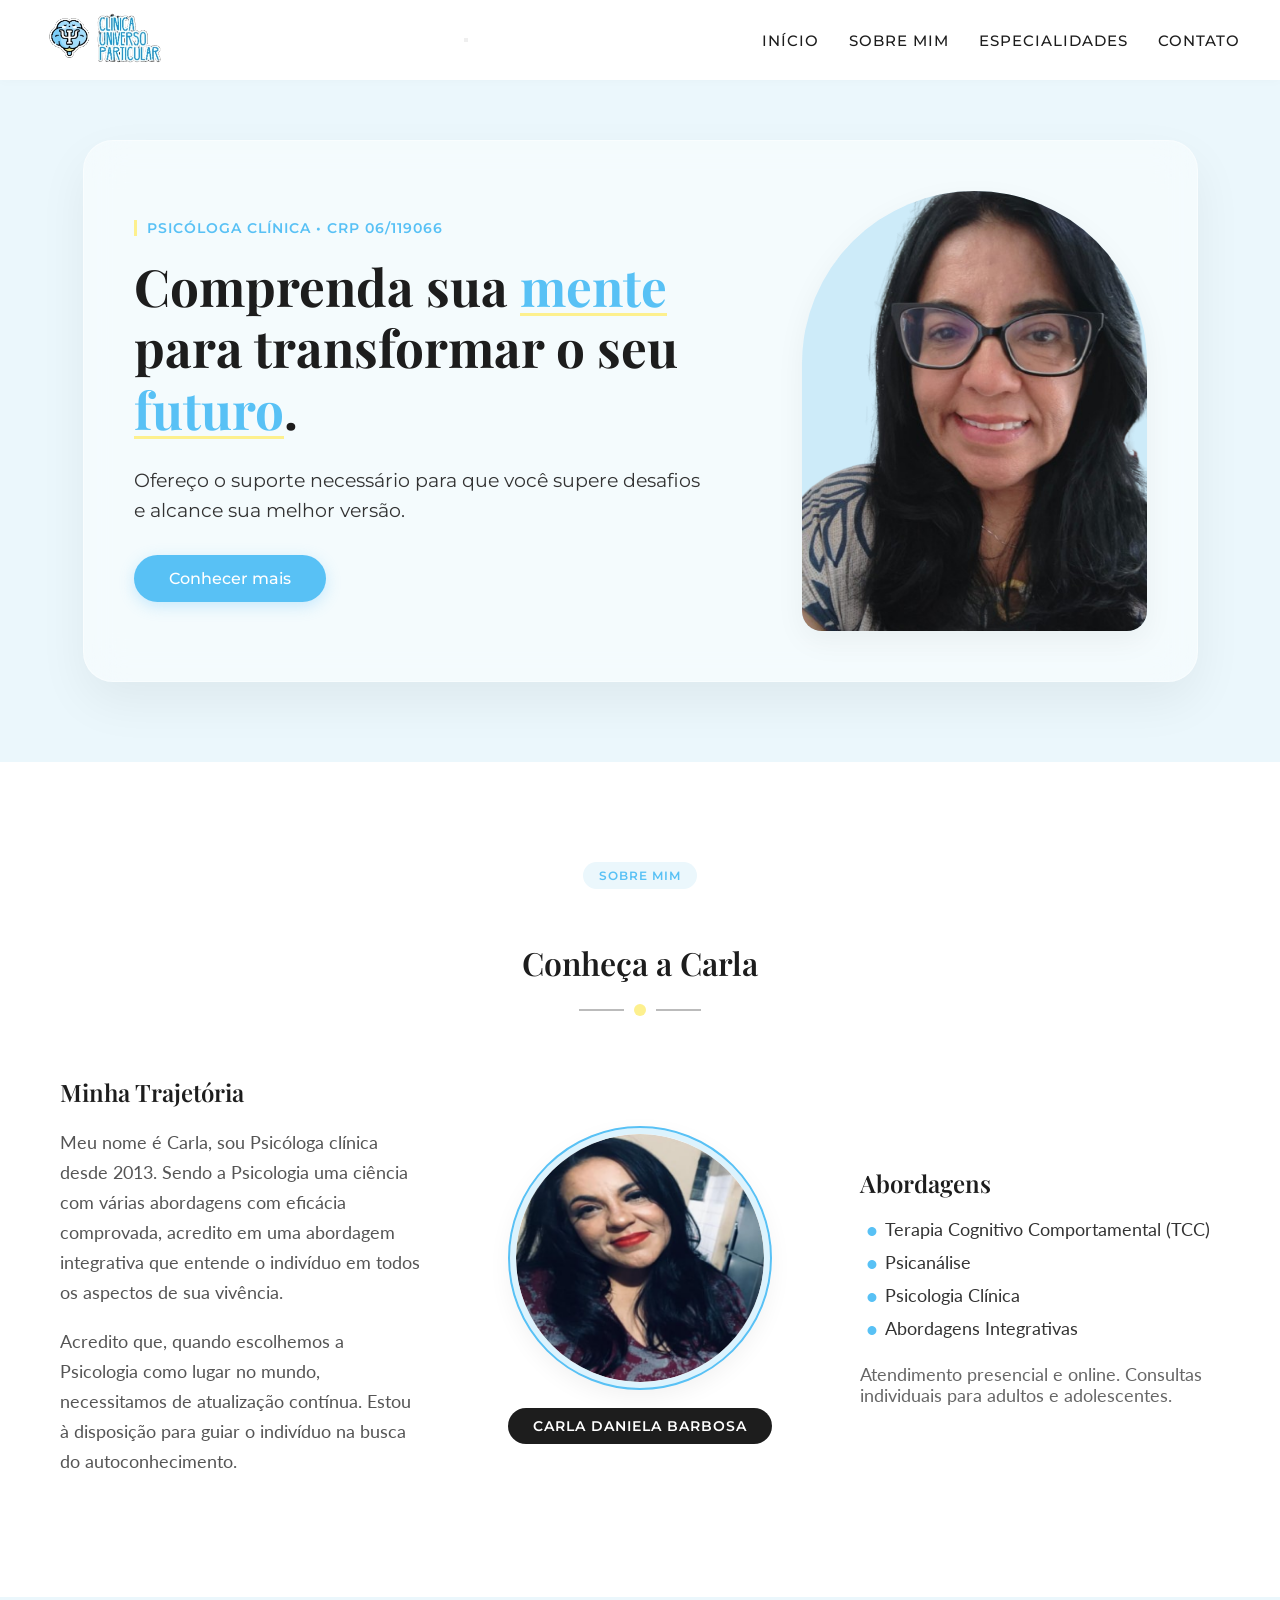
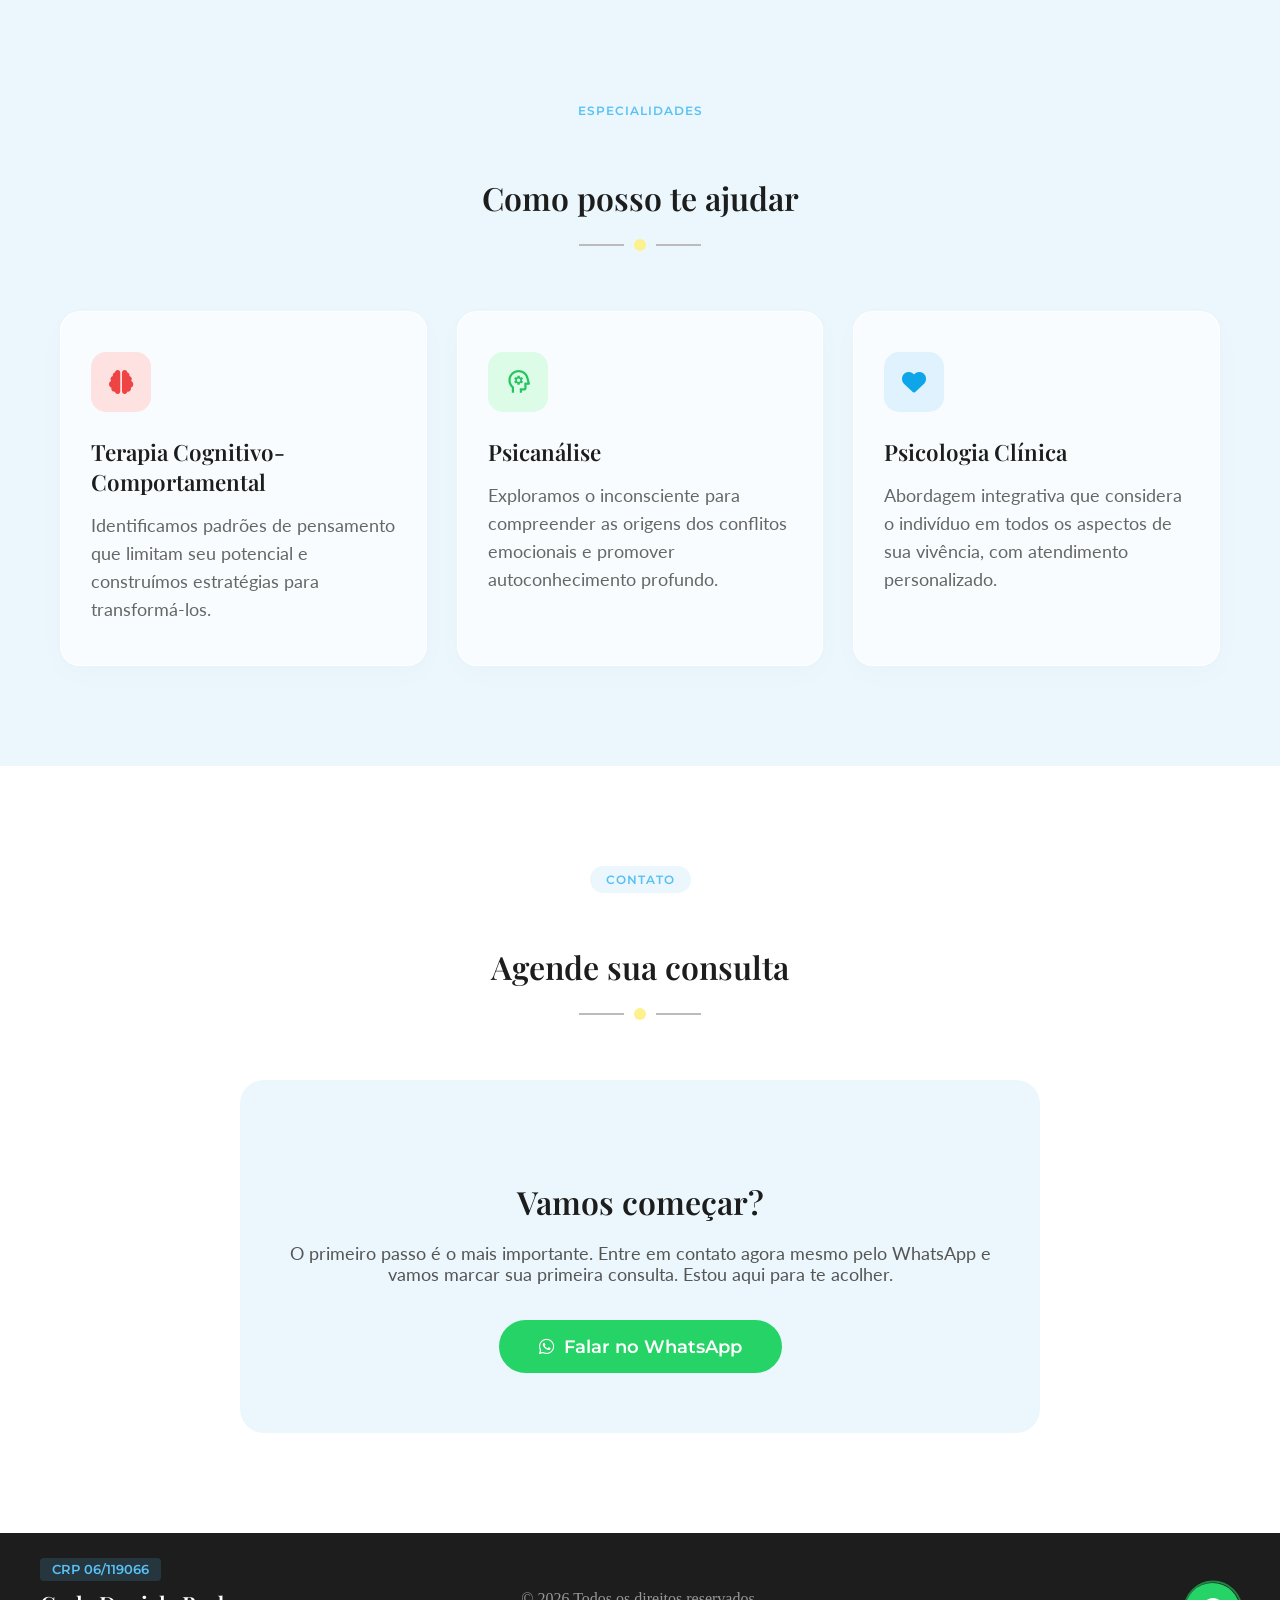
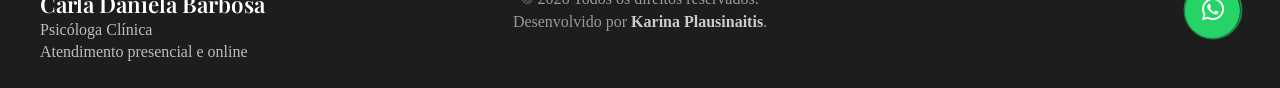
==== psicologa/index.html @ 267362a5 "Update index.html" ====
<!DOCTYPE html>
<html lang="pt-BR">
<head>
    <meta charset="UTF-8">
    <meta name="viewport" content="width=device-width, initial-scale=1.0">
    <title>Carla Daniela Barbosa | Psicóloga</title>

    <link rel="icon" type="image/png" href="images/favicon.png">

    <meta name="description" content="Psicóloga clínica Carla Daniela Barbosa (CRP 06/119066). Atendimento presencial e online para adultos e adolescentes. Agende sua consulta de TCC e Psicanálise.">
    <meta name="keywords" content="psicóloga, psicologia clínica, terapia online, TCC, psicanálise, Carla Daniela Barbosa, psicóloga em São Paulo">
    <meta name="robots" content="index, follow">
    <link rel="canonical" href="https://carladanielapsicologa.vercel.app/">

    <meta property="og:type" content="website">
    <meta property="og:url" content="https://carladanielapsicologa.vercel.app/">
    <meta property="og:title" content="Carla Daniela Barbosa | Psicóloga Clínica">
    <meta property="og:description" content="Compreenda sua mente para transformar o seu futuro. Atendimento presencial e online.">
    <meta property="og:image" content="https://carladanielapsicologa.vercel.app/images/preview-whats.png"> 
    <meta property="og:image:width" content="1200">
    <meta property="og:image:height" content="630">

    <link rel="preconnect" href="https://fonts.googleapis.com">
    <link rel="preconnect" href="https://fonts.gstatic.com" crossorigin>
    <link href="https://fonts.googleapis.com/css2?family=Lato:wght@400;700&family=Montserrat:wght@400;500;600&family=Playfair+Display:wght@600;700&display=swap" rel="stylesheet">
    <link rel="stylesheet" href="https://cdnjs.cloudflare.com/ajax/libs/font-awesome/6.4.0/css/all.min.css">
    <link rel="stylesheet" href="https://fonts.googleapis.com/css2?family=Material+Symbols+Outlined:opsz,wght,FILL,GRAD@24,400,0,0&icon_names=psychology" />
    <link rel="stylesheet" href="styles.css">
</head>
<body>

    <header class="navbar">
        <div class="container nav-container">
            <div class="logo">
                <img src="images/logopsico.png" alt="Logo Clínica">
            </div>
            <button class="menu-toggle" aria-label="Abrir menu">
                <span></span>
                <span></span>
                <span></span>
            </button>
            <nav class="menu">
                <a href="#inicio">INÍCIO</a>
                <a href="#sobre-mim">SOBRE MIM</a>
                <a href="#especialidades">ESPECIALIDADES</a>
                <a href="#contato">CONTATO</a>
            </nav>
        </div>
    </header>
    <div class="menu-overlay"></div>

    <section id="inicio" class="hero-section">
        <div class="container hero-container">
            <div class="home-glass-card reveal-up">
                <div class="hero-content">
                    <div class="badge-top">PSICÓLOGA CLÍNICA • CRP 06/119066</div>
                    <h1>Comprenda sua <span class="decor-line">mente</span> para transformar o seu <span class="decor-line">futuro</span>.</h1>
                    <h2>Ofereço o suporte necessário para que você supere desafios e alcance sua melhor versão.</h2>
                    <div class="btn-left-container">
                        <a href="#sobre-mim" class="btn-hero">Conhecer mais</a>
                    </div>
                </div>
                <div class="hero-image-wrapper">
                    <div class="hero-image-arch">
                        <img src="images/psi-right.png" alt="Psicóloga Clínica">
                    </div>
                </div>
            </div>
        </div>
    </section>

    <section id="sobre-mim" class="sobre-section">
        <div class="container">
            <div class="section-header reveal-down">
                <span class="section-badge">SOBRE MIM</span>
                <h3>Conheça a Carla</h3>
                <div class="dot-decor"></div>
            </div>
            
            <div class="sobre-grid">
                <div class="sobre-col trajetoria reveal-left">
                    <div class="col-title">Minha Trajetória</div>
                    <p>Meu nome é Carla, sou Psicóloga clínica desde 2013. Sendo a Psicologia uma ciência com várias abordagens com eficácia comprovada, acredito em uma abordagem integrativa que entende o indivíduo em todos os aspectos de sua vivência.</p>
                    <p>Acredito que, quando escolhemos a Psicologia como lugar no mundo, necessitamos de atualização contínua. Estou à disposição para guiar o indivíduo na busca do autoconhecimento.</p>
                </div>

                <div class="sobre-col foto-central reveal-up">
                    <div class="foto-perfil-wrapper">
                        <img src="images/psi-middle-circle.png" alt="Carla Daniela Barbosa">
                    </div>
                    <div class="nome-tag">CARLA DANIELA BARBOSA</div>
                </div>

                <div class="sobre-col abordagens reveal-right">
                    <div class="col-title">Abordagens</div>
                    <ul class="abordagens-list">
                        <li>Terapia Cognitivo Comportamental (TCC)</li>
                        <li>Psicanálise</li>
                        <li>Psicologia Clínica</li>
                        <li>Abordagens Integrativas</li>
                    </ul>
                    <p class="atendimento-info">Atendimento presencial e online. Consultas individuais para adultos e adolescentes.</p>
                </div>
            </div>
        </div>
    </section>

    <section id="especialidades" class="especialidades-section">
        <div class="container">
            <div class="section-header reveal-down">
                <span class="section-badge">ESPECIALIDADES</span>
                <h3>Como posso te ajudar</h3>
                <div class="dot-decor"></div>
            </div>

            <div class="cards-grid reveal-up">
                <div class="card glass-card">
                    <div class="card-icon-wrapper brain">
                        <i class="fa-solid fa-brain"></i>
                    </div>
                    <h4>Terapia Cognitivo-Comportamental</h4>
                    <p>Identificamos padrões de pensamento que limitam seu potencial e construímos estratégias para transformá-los.</p>
                </div>

                <div class="card glass-card">
                    <div class="card-icon-wrapper leaf">
                        <span class="material-symbols-outlined">psychology</span>
                    </div>
                    <h4>Psicanálise</h4>
                    <p>Exploramos o inconsciente para compreender as origens dos conflitos emocionais e promover autoconhecimento profundo.</p>
                </div>

                <div class="card glass-card">
                    <div class="card-icon-wrapper heart">
                        <i class="fa-solid fa-heart"></i>
                    </div>
                    <h4>Psicologia Clínica</h4>
                    <p>Abordagem integrativa que considera o indivíduo em todos os aspectos de sua vivência, com atendimento personalizado.</p>
                </div>
            </div>
        </div>
    </section>

    <section id="contato" class="contato-section">
        <div class="container">
            <div class="section-header reveal-up">
                <span class="section-badge">CONTATO</span>
                <h3>Agende sua consulta</h3>
                <div class="dot-decor"></div>
            </div>

            <div class="contato-card reveal-up">
                <h3>Vamos começar?</h3>
                <p>O primeiro passo é o mais importante. Entre em contato agora mesmo pelo WhatsApp e vamos marcar sua primeira consulta. Estou aqui para te acolher.</p>
                <a href="https://wa.me/5511939178174" target="_blank" class="btn-whatsapp">
                    <i class="fa-brands fa-whatsapp"></i> Falar no WhatsApp
                </a>
            </div>
        </div>
    </section>

    <footer class="footer">
        <div class="container footer-container">
            <div class="footer-left">
                <div class="footer-crp">CRP 06/119066</div>
                <div class="footer-name">Carla Daniela Barbosa</div>
                <div class="footer-sub">Psicóloga Clínica<br>Atendimento presencial e online</div>
            </div>
            <div class="footer-center">
                <p>&copy; 2026 Todos os direitos reservados.</p>
                <p class="dev-by">Desenvolvido por <strong>Karina Plausinaitis</strong>.</p>
            </div>
            <div class="footer-right">
                <a href="https://wa.me/5511939178174" target="_blank" class="footer-whatsapp-float animated-pulse-footer">
                    <i class="fa-brands fa-whatsapp"></i>
                </a>
            </div>
        </div>
    </footer>

    <script src="script.js"></script>
</body>
</html>
---- psicologa/styles.css ----
:root {
    --color-primary: #ffffff; 
    --text: #333333;
    --text-secondary: #555;
    --color-menu: #1d1d1d;
    --azul-claro: #A0D8F1;
    --color-blue-card: #58C1F5;
    --color-details: #FDF08E;
    --bg-light-blue: #EBF7FC;
    --whatsapp-color: #25D366;
}

* {
    margin: 0;
    padding: 0;
    box-sizing: border-box;
}

html {
    scroll-behavior: smooth;
}

body {
    background-color: #fafbfe;
    color: var(--text);
    overflow-x: hidden;
}

.container {
    width: 100%;
    max-width: 1200px;
    margin: 0 auto;
    padding: 0 20px;
}

.navbar {
    background-color: var(--color-primary);
    position: fixed;
    top: 0;
    left: 0;
    width: 100%;
    z-index: 1000;
    box-shadow: 0 2px 10px rgba(0,0,0,0.02);
}

.nav-container {
    display: flex;
    justify-content: space-between;
    align-items: center;
    height: 80px;
    width: 100%;
    max-width: 1500px;
    margin: 0 auto;
    padding: 0 40px;
}

.logo img {
    height: 130px;
    object-fit: contain;
}

.menu {
    display: flex;
    gap: 30px;
}

.menu a {
    font-family: 'Montserrat', sans-serif;
    font-size: 0.95rem;
    font-weight: 500;
    color: var(--color-menu);
    text-decoration: none;
    letter-spacing: 1px;
    transition: color 0.3s ease;
}

.menu a:hover {
    color: var(--color-blue-card);
}

.hero-section {
    padding-top: 140px;
    padding-bottom: 80px;
    background-color: var(--bg-light-blue);
}

.home-glass-card {
    background: rgba(255, 255, 255, 0.45); 
    backdrop-filter: blur(20px);
    -webkit-backdrop-filter: blur(20px);
    border: 1px solid rgba(255, 255, 255, 0.4);
    border-radius: 30px;
    padding: 50px;
    display: flex;
    align-items: center;
    justify-content: center;
    gap: 50px;
    box-shadow: 0 20px 50px rgba(0, 0, 0, 0.06);
    width: 100%;
}

.hero-container {
    display: flex;
    justify-content: center;
    align-items: center;
    max-width: 1155px;
    margin: 0 auto;
    width: 100%;
}

.hero-content {
    flex: 1.2;
    max-width: 600px;
}

.badge-top {
    font-family: 'Montserrat', sans-serif;
    font-size: 0.85rem;
    font-weight: 600;
    color: var(--color-blue-card);
    letter-spacing: 1px;
    margin-bottom: 20px;
    border-left: 3px solid var(--color-details);
    padding-left: 10px;
}

h1 {
    font-family: 'Playfair Display', serif;
    font-size: 3.2rem;
    font-weight: 700;
    line-height: 1.2;
    margin-bottom: 25px;
    color: var(--color-menu);
}

h1 span.decor-line {
    color: var(--color-blue-card);
    position: relative;
    display: inline-block;
    z-index: 1;
}

h1 span.decor-line::after {
    content: '';
    position: absolute;
    left: 0;
    bottom: 1px; 
    width: 100%;
    height: 3px;  
    background-color: var(--color-details);
    z-index: -1;
}

.btn-left-container {
    display: flex;
    justify-content: flex-start;
    width: 100%;
}

.btn-hero {
    display: inline-block;
    background-color: var(--color-blue-card);
    color: var(--color-primary);
    font-family: 'Montserrat', sans-serif;
    font-weight: 500;
    font-size: 1rem;
    padding: 14px 35px;
    border-radius: 50px;
    text-decoration: none;
    box-shadow: 0 4px 15px rgba(88, 193, 245, 0.3);
    transition: transform 0.2s ease, background-color 0.2s ease;
}

.btn-hero:hover {
    background-color: #3faee6;
    transform: translateY(-2px);
}

.hero-image-wrapper {
    position: relative;
    flex: 0.8;
    display: flex;
    justify-content: flex-end;
}

.hero-image-arch {
    width: 100%;
    max-width: 345px;
    height: 440px;
    border-top-left-radius: 172.5px;
    border-top-right-radius: 172.5px;
    border-bottom-left-radius: 20px;
    border-bottom-right-radius: 20px;
    overflow: hidden;
    position: relative;
    z-index: 2;
    background-color: #cdebf9; 
    box-shadow: 0 10px 30px rgba(0,0,0,0.05);
}

.hero-image-arch img {
    width: 100% !important;
    height: 100% !important;
    display: block !important;
    object-fit: cover !important;        
    object-position: center top !important; 
}

.sobre-section {
    padding: 100px 0;
    background-color: var(--color-primary);
}

.section-header {
    text-align: center;
    margin-bottom: 60px;
}

.section-badge {
    display: inline-block;
    background-color: var(--bg-light-blue);
    color: var(--color-blue-card);
    font-family: 'Montserrat', sans-serif;
    font-size: 0.75rem;
    font-weight: 600;
    padding: 6px 16px;
    border-radius: 20px;
    letter-spacing: 1px;
    margin-bottom: 12px;
}

h2 {
    font-family: Montserrat, sans-serif;
    font-size: 1.2rem;
    font-weight: 400;
    margin-bottom: 30px;
    line-height: 30px;
}

.dot-decor {
    width: 12px;
    height: 12px;
    background-color: var(--color-details);
    border-radius: 50%;
    margin: 15px auto 0 auto;
    position: relative;
}

.dot-decor::before, .dot-decor::after {
    content: '';
    position: absolute;
    top: 50%;
    transform: translateY(-50%);
    width: 45px;
    height: 2px;
    background-color: #bbb;
}

.dot-decor::before { right: 22px; }
.dot-decor::after { left: 22px; }

.sobre-grid {
    display: flex;
    align-items: center;
    justify-content: space-between;
    gap: 40px;
}

.sobre-col {
    flex: 1;
}

.col-title {
    font-family: 'Playfair Display', serif;
    font-size: 1.5rem;
    font-weight: 600;
    color: var(--color-menu);
    margin-bottom: 20px;
}

.trajetoria p {
    font-family: 'Lato', sans-serif;
    font-size: 1.1rem;
    line-height: 1.7;
    color: var(--text-secondary);
    margin-bottom: 20px;
}

.foto-central {
    display: flex;
    flex-direction: column;
    align-items: center;
    justify-content: center;
}

.foto-perfil-wrapper {
    width: 260px;
    height: 260px;
    border-radius: 50%;
    overflow: hidden;
    border: 6px solid rgba(88, 193, 245, 0.2);
    outline: 2px solid var(--color-blue-card);
    box-shadow: 0 8px 25px rgba(0,0,0,0.06);
    margin-bottom: 20px;
}

.foto-perfil-wrapper img {
    width: 100%;
    height: 100%;
    object-fit: cover;
}

.nome-tag {
    background-color: var(--color-menu);
    color: var(--color-primary);
    font-family: 'Montserrat', sans-serif;
    font-size: 0.85rem;
    font-weight: 600;
    padding: 10px 25px;
    border-radius: 50px;
    letter-spacing: 1px;
}

.abordagens-list {
    list-style: none;
    margin-bottom: 25px;
}

.abordagens-list li {
    font-family: 'Lato', sans-serif;
    font-size: 1.1rem;
    color: var(--text);
    margin-bottom: 12px;
    padding-left: 25px;
    position: relative;
}

.abordagens-list li::before {
    content: '•';
    color: var(--color-blue-card);
    font-size: 1.5rem;
    position: absolute;
    left: 5px;
    top: -4px;
}

.atendimento-info {
    font-family: 'Lato', sans-serif;
    font-size: 1.1rem;
    color: #666;
}

.especialidades-section {
    padding: 100px 0;
    background-color: var(--bg-light-blue);
}

h3 {
    font-family: 'Playfair Display', serif;
    font-weight: 600;
    font-size: 2rem;
    color: var(--color-menu);
    margin-top: 40px;
    margin-bottom: 20px;
}

.cards-grid {
    display: flex;
    gap: 30px;
    justify-content: space-between;
    margin-top: 50px;
}

.glass-card {
    background: rgba(255, 255, 255, 0.65) !important;
    backdrop-filter: blur(10px);
    -webkit-backdrop-filter: blur(10px);
    border: 1px solid rgba(255, 255, 255, 0.8);
    box-shadow: 0 8px 32px rgba(0, 0, 0, 0.02) !important;
    flex: 1;
    padding: 40px 30px;
    border-radius: 20px;
}

.glass-card:hover {
    transform: translateY(-5px) !important;
    box-shadow: 0 12px 38px rgba(0, 0, 0, 0.06) !important;
    transition-delay: 0s !important;
}

.card-icon-wrapper {
    width: 60px;
    height: 60px;
    border-radius: 15px;
    display: flex;
    align-items: center;
    justify-content: center;
    font-size: 1.5rem;
    margin-bottom: 25px;
}

.card-icon-wrapper.leaf { 
    background-color: #dcfce7 !important; 
    color: #22c55e !important; 
    display: flex !important;
    align-items: center !important;
    justify-content: center !important;
}

.card-icon-wrapper.brain { background-color: #fee2e2; color: #ef4444; }
.card-icon-wrapper.leaf .material-symbols-outlined {
    font-size: 1.7rem !important; 
    line-height: 1 !important;
    display: block !important;
}
.card-icon-wrapper.heart { background-color: #e0f2fe; color: #0ea5e9; }

.card h4 {
    font-family: 'Playfair Display', serif;
    font-size: 1.4rem;
    font-weight: 600;
    color: var(--color-menu);
    margin-bottom: 15px;
}

.card p {
    font-family: 'Lato', sans-serif;
    font-size: 1.1rem;
    color: #666;
    line-height: 1.6;
}

.contato-section {
    padding: 100px 0;
    background-color: var(--color-primary);
}

.contato-card {
    background-color: var(--bg-light-blue);
    max-width: 800px;
    margin: 40px auto 0 auto;
    padding: 60px 40px;
    border-radius: 24px;
    text-align: center;
}

.contato-card p {
    font-family: 'Lato', sans-serif;
    font-size: 1.1rem;
    color: var(--text-secondary);
    margin-bottom: 35px;
}

.btn-whatsapp {
    display: inline-flex;
    align-items: center;
    gap: 10px;
    background-color: var(--whatsapp-color);
    color: var(--color-primary);
    font-family: 'Montserrat', sans-serif;
    font-weight: 600;
    font-size: 1.1rem;
    padding: 16px 40px;
    border-radius: 50px;
    text-decoration: none;
    transition: transform 0.3s ease, background-color 0.3s ease;
}

.btn-whatsapp:hover {
    transform: scale(1.03);
    background-color: #20ba5a;
}

.footer {
    background-color: var(--color-menu);
    color: #999;
    padding: 25px 0;
}

.footer-container {
    position: relative;

    width: 100%;
    max-width: 1500px;
    margin: 0 auto;
    padding: 0 40px;

    display: flex;
    align-items: center;
}

.footer-left {
    margin-right: auto;
}

.footer-center {
    position: absolute;
    left: 50%;
    transform: translateX(-50%);
    text-align: center;
}

.footer-right {
    margin-left: auto;
}

.footer-crp {
    display: inline-block;
    background-color: rgba(88, 193, 245, 0.15);
    color: var(--color-blue-card);
    font-family: 'Montserrat', sans-serif;
    font-size: 0.8rem;
    font-weight: 600;
    padding: 4px 12px;
    border-radius: 4px;
    margin-bottom: 8px;
}

.footer-name {
    font-family: 'Playfair Display', serif;
    font-size: 1.4rem;
    color: var(--color-primary);
    font-weight: 600;
    margin-bottom: 0.8px;
}

.footer-sub {
    color: #bdbdbd;
    line-height: 1.35;
}

.footer-center p {
    margin: 5px 0;
}

.dev-by strong {
    color: #ccc;
}

.footer-whatsapp-float {
    width: 55px;
    height: 55px;
    background-color: var(--whatsapp-color);
    color: var(--color-primary);
    border-radius: 50%;
    display: flex;
    align-items: center;
    justify-content: center;
    font-size: 1.6rem;
    text-decoration: none;
    position: relative;
}

.animated-pulse-footer::after {
    content: '';
    position: absolute;
    top: 50%;
    left: 50%;
    width: 100%;
    height: 100%;
    border-radius: 50%;
    border: 2px solid rgba(37, 211, 102, 0.7);
    transform: translate(-50%, -50%);
    transform-origin: center center;
    opacity: 0.8;
    animation: footerPulse 2s infinite ease-in-out;
    pointer-events: none;
}

@keyframes footerPulse {
    0% {
        transform: translate(-50%, -50%) scale(1);
        opacity: 0.8;
    }

    100% {
        transform: translate(-50%, -50%) scale(1.7);
        opacity: 0;
    }
}


.reveal-up, .reveal-down, .reveal-left, .reveal-right {
    opacity: 0;
    will-change: transform, opacity;
    transition: opacity 1.2s cubic-bezier(0.215, 0.610, 0.355, 1), 
                transform 1.2s cubic-bezier(0.215, 0.610, 0.355, 1);
}

.reveal-up    { transform: translateY(50px); }
.reveal-down  { transform: translateY(-50px); }
.reveal-left  { transform: translateX(-50px); }
.reveal-right { transform: translateX(50px); }

.reveal-up.active, .reveal-down.active, .reveal-left.active, .reveal-right.active {
    opacity: 1;
    transform: translate(0, 0);
}

.cards-grid.reveal-up {
    opacity: 1;
    transform: none;
    transition: none;
}

.cards-grid.reveal-up .glass-card {
    opacity: 0;
    transform: translateY(60px);
    transition:
        opacity 1.2s cubic-bezier(0.215, 0.610, 0.355, 1),
        transform 1.2s cubic-bezier(0.215, 0.610, 0.355, 1);
}

.cards-grid.reveal-up.active .glass-card {
    opacity: 1;
    transform: translateY(0);
}

.cards-grid.reveal-up.active .glass-card:hover {
    transform: translateY(-5px);
    transition: transform 0.3s ease, box-shadow 0.3s ease;
    transition-delay: 0s;
}

@media (max-width: 768px) {
    .navbar {
        padding: 15px 0 !important;
        position: fixed !important;
        top: 0 !important;
        left: 0 !important;
        width: 100% !important;
        background: #fff !important;
        box-shadow: 0 2px 10px rgba(0,0,0,0.05) !important;
        z-index: 1000 !important;
    }

    .navbar .logo img {
        max-height: 150px !important;
        width: auto !important;
    }

    .hero-section {
        padding: 100px 15px 40px 15px !important;
        min-height: calc(100vh - 75px) !important;
        display: flex !important;
        align-items: center !important;
        justify-content: center !important;
        box-sizing: border-box !important;
    }

    .home-glass-card {
        flex-direction: column !important;
        padding: 40px 24px !important;
        gap: 35px !important;
        text-align: center !important;
        align-items: center !important;
        width: 100% !important;
        max-width: 100% !important;
        box-sizing: border-box !important;
    }

    .hero-content {
        width: 100% !important;
        display: flex !important;
        flex-direction: column !important;
        align-items: center !important;
    }

    .badge-top {
        font-size: 0.85rem !important;
        margin-bottom: 15px !important;
    }

    .hero-content h1 {
        font-size: 2.2rem !important;
        line-height: 1.3 !important;
        margin-bottom: 15px !important;
    }

    .hero-content p {
        font-size: 1.1rem !important;
        line-height: 1.5 !important;
        margin-bottom: 25px !important;
        max-width: 100% !important;
    }

    .btn-left-container {
        display: flex !important;
        justify-content: center !important;
        width: 100% !important;
    }

    .hero-image-wrapper {
        width: 100% !important;
        max-width: 280px !important;
        margin: 0 auto !important;
        display: flex !important;
        justify-content: center !important;
    }

    .hero-image-arch {
        width: 100% !important;
        height: auto !important;
        aspect-ratio: 1 / 1.2 !important;
        border-radius: 140px 140px 0 0 !important;
        overflow: hidden !important;
    }

    .hero-image-arch img {
        width: 100% !important;
        height: 100% !important;
        object-fit: cover !important;
        display: block !important;
    }

    .menu-toggle {
        display: flex !important;
        flex-direction: column !important;
        justify-content: space-between !important;
        background: none !important;
        border: none !important;
        width: 28px !important;
        height: 18px !important;
        padding: 0 !important;
        cursor: pointer !important;
        z-index: 1001 !important;
        margin-right: 20px !important;
    }

    .menu-toggle span {
        display: block !important;
        width: 100% !important;
        height: 3px !important;
        background-color: #333 !important;
        border-radius: 2px !important;
        transition: transform 0.3s ease, opacity 0.3s ease !important;
    }
    
    .navbar {
        transition: transform 0.3s ease !important;
}

    .navbar .menu {
        position: fixed;
        top: 0;
        right: -100%;
        width: 75%;
        height: 100vh;
        background: rgba(255, 255, 255, 0.99);
        box-shadow: -5px 0 25px rgba(0,0,0,0.1);
        display: flex;
        flex-direction: column;
        align-items: center;
        justify-content: center;
        gap: 35px;
        transition: right 0.4s ease;
        z-index: 1000;
    }

    .navbar .menu.open {
        right: 0;
    }

    .menu-overlay {
        position: fixed;
        top: 0;
        left: 0;
        width: 100vw;
        height: 100vh;
        background: rgba(0, 0, 0, 0.35);
        display: none;
        z-index: 999;
    }

    .menu-overlay.open {
        display: block;
    }

    .sobre-grid {
        flex-direction: column;
        gap: 40px;
    }

    .cards-grid {
        display: flex !important;
        flex-direction: row !important;
        overflow-x: auto !important;
        scroll-snap-type: x mandatory;
        gap: 20px !important;
        padding: 10px 20px 25px 20px !important;
        margin: 0 -20px;
        -webkit-overflow-scrolling: touch;
        scrollbar-width: none;
    }

    .cards-grid::-webkit-scrollbar {
        display: none;
    }

    .cards-grid .glass-card {
        flex: 0 0 85% !important;
        scroll-snap-align: center;
        margin-bottom: 0 !important;
    }

    #sobre-mim .sobre-grid {
        display: flex !important;
        flex-direction: column !important;
        align-items: center !important;
        text-align: center !important;
        gap: 40px !important;
    }

    #sobre-mim .sobre-content h3,
    #sobre-mim .sobre-content h2,
    #sobre-mim .abordagens-content h3,
    #sobre-mim .abordagens-content h2 {
        text-align: center !important;
        margin-left: auto !important;
        margin-right: auto !important;
    }

    #sobre-mim .sobre-content p {
        text-align: justify !important;
        text-justify: inter-word !important;
    }

    #sobre-mim .abordagens-content {
        display: flex !important;
        flex-direction: column !important;
        align-items: center !important;
        text-align: center !important;
    }

    #sobre-mim .abordagens-content h2 {
        text-align: center !important;
        margin: 0 auto 20px auto !important;
    }

    #sobre-mim .abordagens-content ul,
    #sobre-mim .abordagens-list {
        display: inline-block !important;
        text-align: left !important;
        margin: 0 auto 25px auto !important;
        padding-left: 20px !important;
    }

    #sobre-mim .abordagens-content p {
        text-align: justify !important;
        text-justify: inter-word !important;
        margin-top: 15px !important;
        padding: 0 10px !important;
        line-height: 1.6 !important;
    }

    .footer {
        height: auto;
        min-height: auto;
        padding: 40px 20px;
    }

    .footer .container,
    .footer-container,
    .footer-content,
    .footer .nav-container {
        display: flex;
        flex-direction: column;
        align-items: center;
        justify-content: center;
        gap: 15px;

        height: auto;
        min-height: auto;
        max-height: none;
    }

    .footer,
    .footer *,
    .footer-center,
    .footer-center p,
    .footer-center .dev-by {
        text-align: center;
    }

    .footer p,
    .footer span,
    .footer div,
    .footer a {
        margin: 0 auto;
        display: block;
        height: auto;
        line-height: 1.5;
        position: static;
    }

    .footer-center {
        position: static;
        transform: none;
        width: 100%;
        margin: 0 auto;
    }

    .footer a[href*="wa.me"],
    .footer a[href*="whatsapp.com"],
    .footer .whatsapp-icon,
    .footer .footer-socials,
    .footer-right {
        display: none;
    }
}
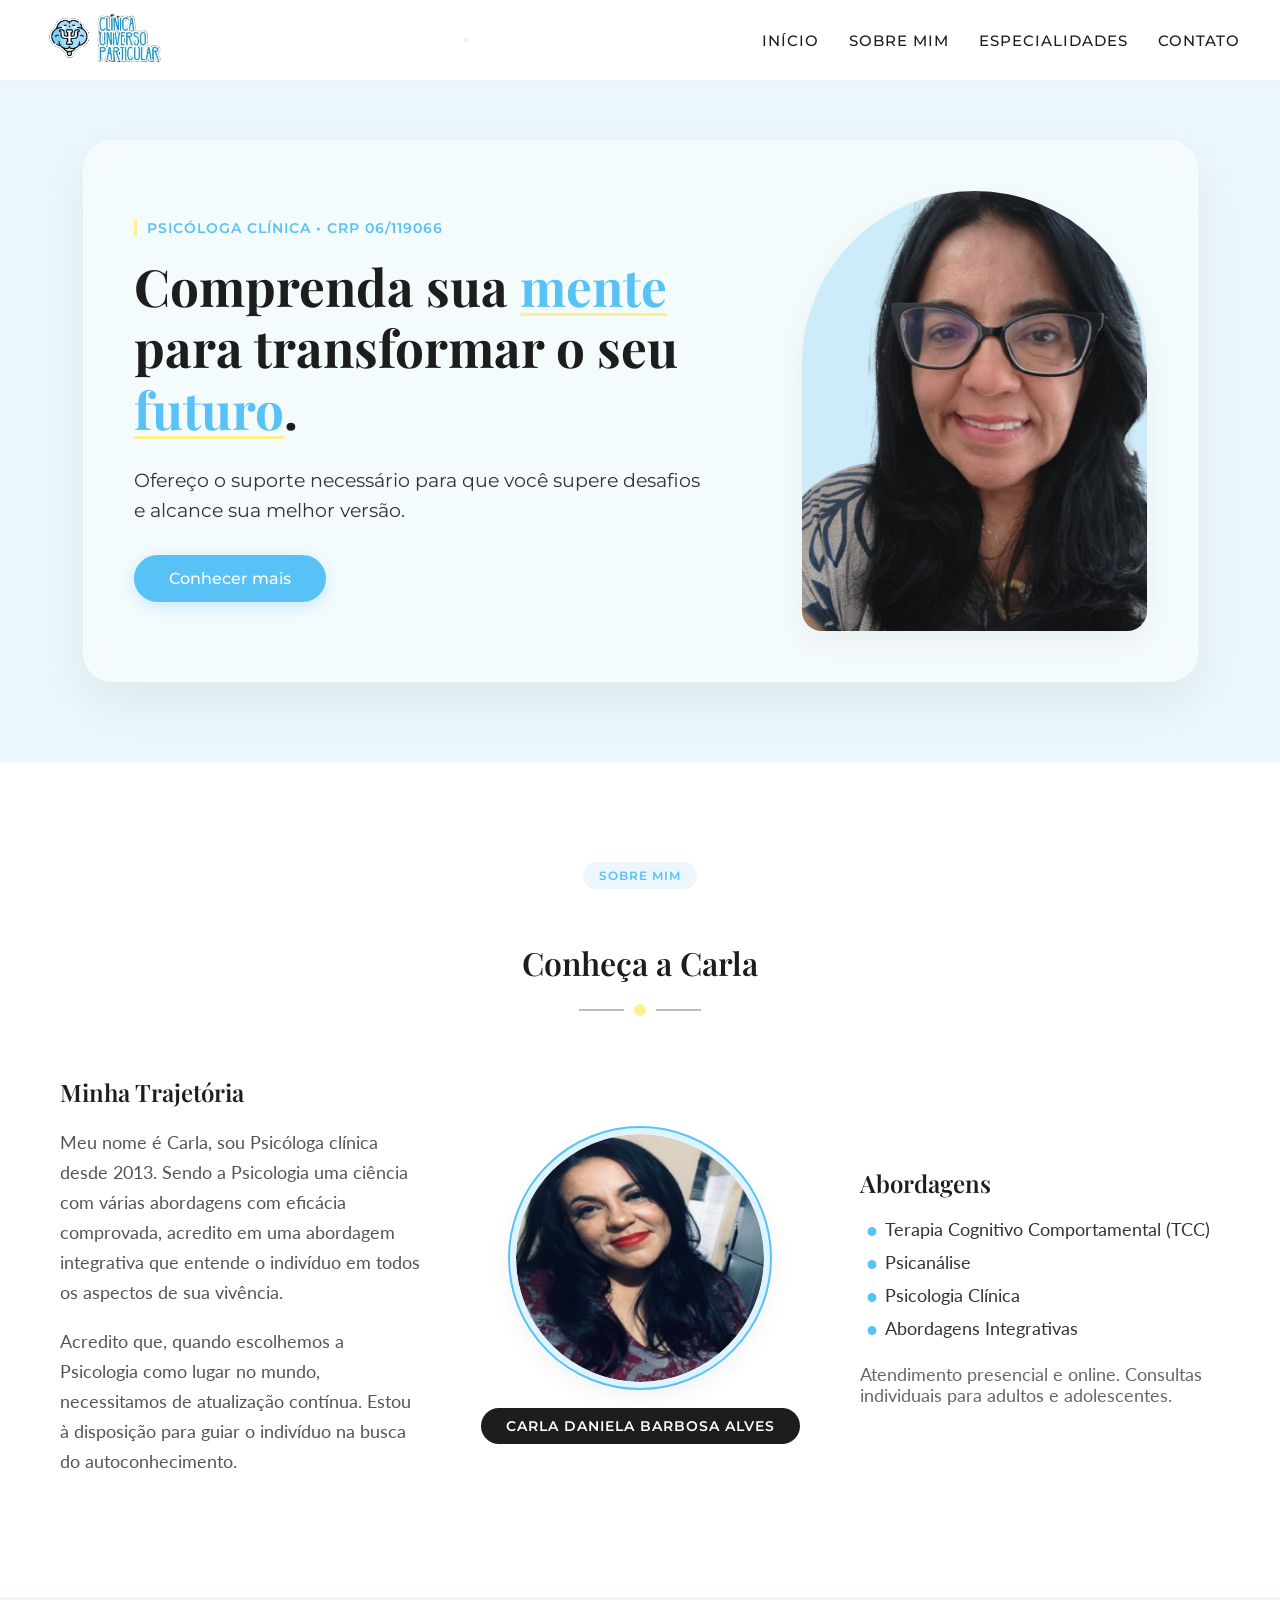
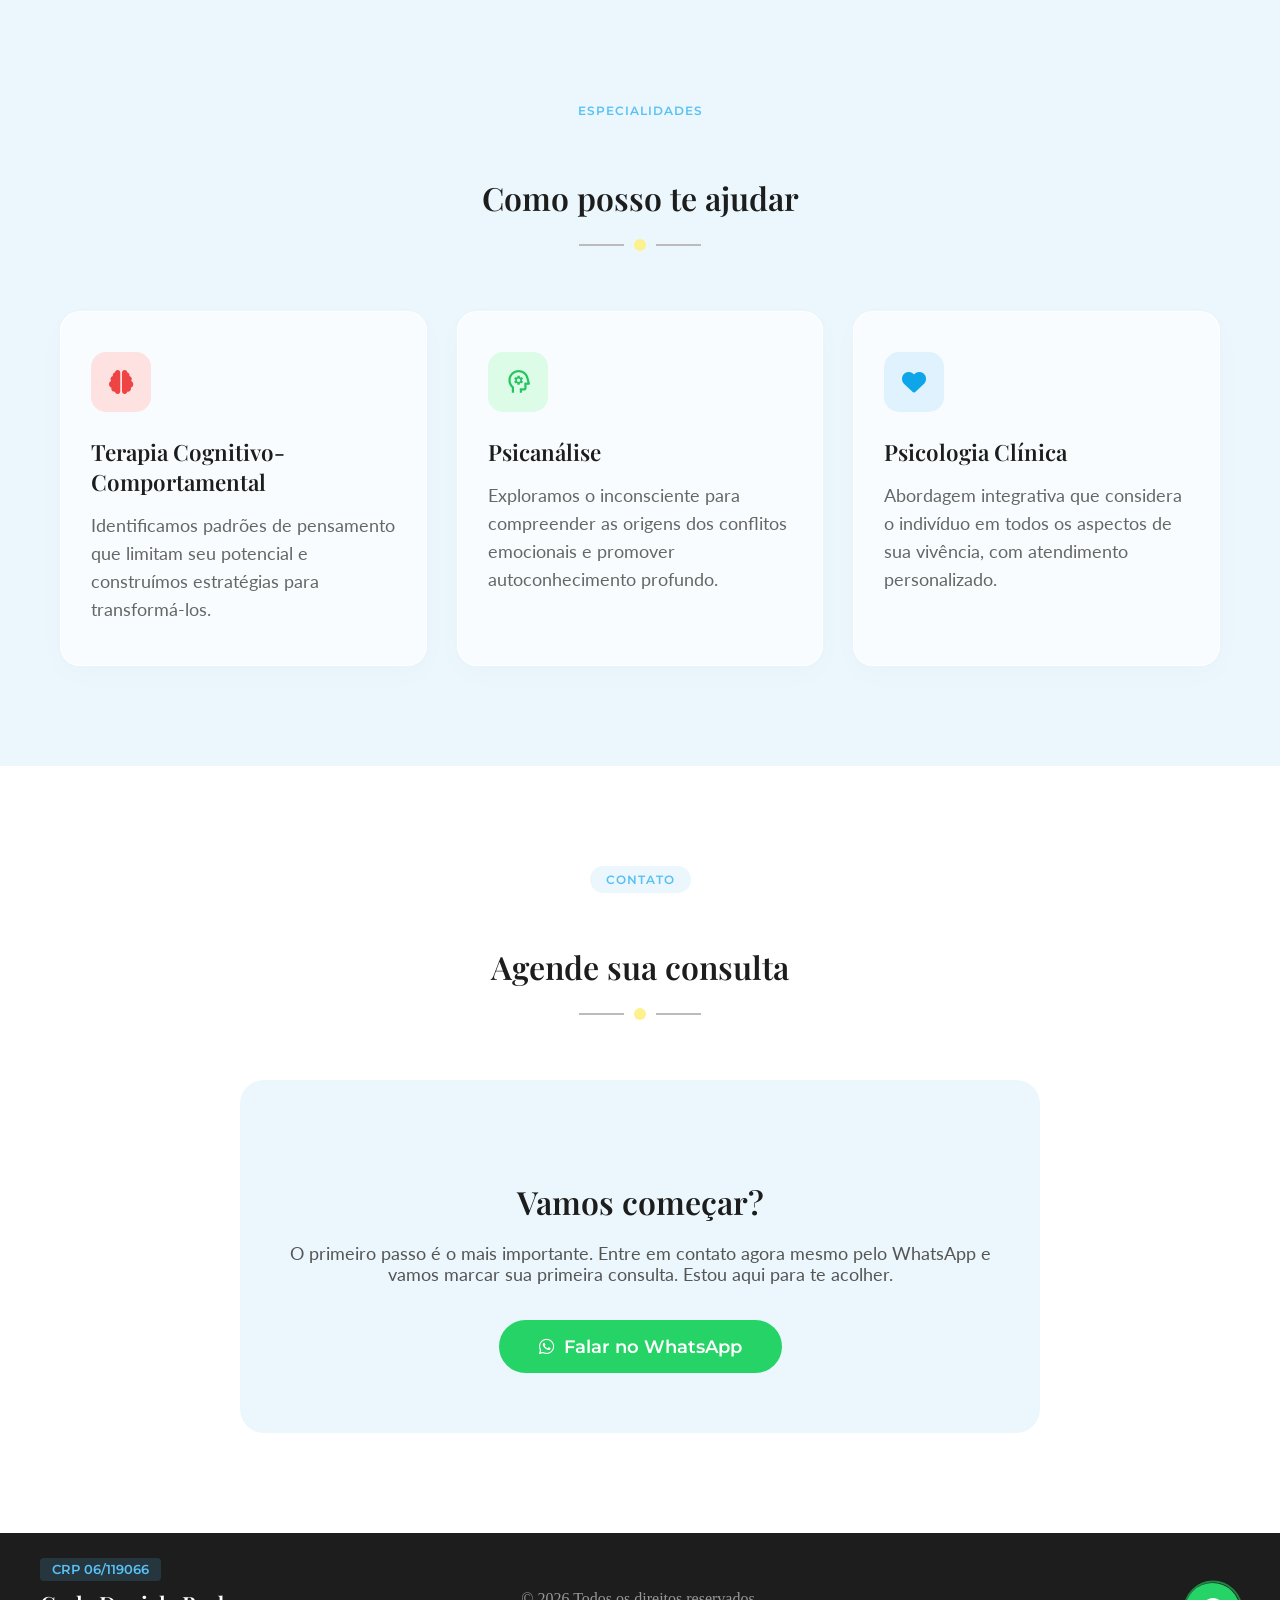
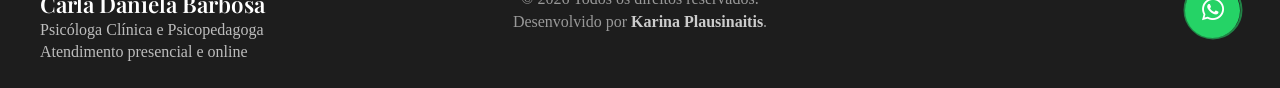
==== commit d94739ad: "Update index.html" ====
--- a/psicologa/index.html
+++ b/psicologa/index.html
@@ -3,18 +3,19 @@
 <head>
     <meta charset="UTF-8">
     <meta name="viewport" content="width=device-width, initial-scale=1.0">
-    <title>Carla Daniela Barbosa | Psicóloga</title>
+    <title>Carla Daniela Barbosa Alves | Psicóloga</title>
 
     <link rel="icon" type="image/png" href="images/favicon.png">
 
-    <meta name="description" content="Psicóloga clínica Carla Daniela Barbosa (CRP 06/119066). Atendimento presencial e online para adultos e adolescentes. Agende sua consulta de TCC e Psicanálise.">
-    <meta name="keywords" content="psicóloga, psicologia clínica, terapia online, TCC, psicanálise, Carla Daniela Barbosa, psicóloga em São Paulo">
+    <meta name="description" content="Psicóloga clínica e Psicopedagoga Carla Daniela Barbosa (CRP 06/119066). Atendimento presencial e online para adultos e adolescentes. Agende sua consulta de TCC e Psicanálise.">
+    <meta name="keywords" content="psicóloga, psicologia clínica, psicopedagoga, terapia online, TCC, psicanálise, Carla Daniela Barbosa Alves, psicóloga em São Paulo">
     <meta name="robots" content="index, follow">
     <link rel="canonical" href="https://carladanielapsicologa.vercel.app/">
+    <meta name="google-site-verification" content="TIVOh4N0YgHanCF1MAAbk7wuNIlLWjrm0KDmSQHg5Ns" />
 
     <meta property="og:type" content="website">
     <meta property="og:url" content="https://carladanielapsicologa.vercel.app/">
-    <meta property="og:title" content="Carla Daniela Barbosa | Psicóloga Clínica">
+    <meta property="og:title" content="Carla Daniela Barbosa Alves | Psicóloga Clínica">
     <meta property="og:description" content="Compreenda sua mente para transformar o seu futuro. Atendimento presencial e online.">
     <meta property="og:image" content="https://carladanielapsicologa.vercel.app/images/preview-whats.png"> 
     <meta property="og:image:width" content="1200">
@@ -88,7 +89,7 @@
                     <div class="foto-perfil-wrapper">
                         <img src="images/psi-middle-circle.png" alt="Carla Daniela Barbosa">
                     </div>
-                    <div class="nome-tag">CARLA DANIELA BARBOSA</div>
+                    <div class="nome-tag">CARLA DANIELA BARBOSA ALVES</div>
                 </div>
 
                 <div class="sobre-col abordagens reveal-right">
@@ -164,7 +165,7 @@
             <div class="footer-left">
                 <div class="footer-crp">CRP 06/119066</div>
                 <div class="footer-name">Carla Daniela Barbosa</div>
-                <div class="footer-sub">Psicóloga Clínica<br>Atendimento presencial e online</div>
+                <div class="footer-sub">Psicóloga Clínica e Psicopedagoga<br>Atendimento presencial e online</div>
             </div>
             <div class="footer-center">
                 <p>&copy; 2026 Todos os direitos reservados.</p>
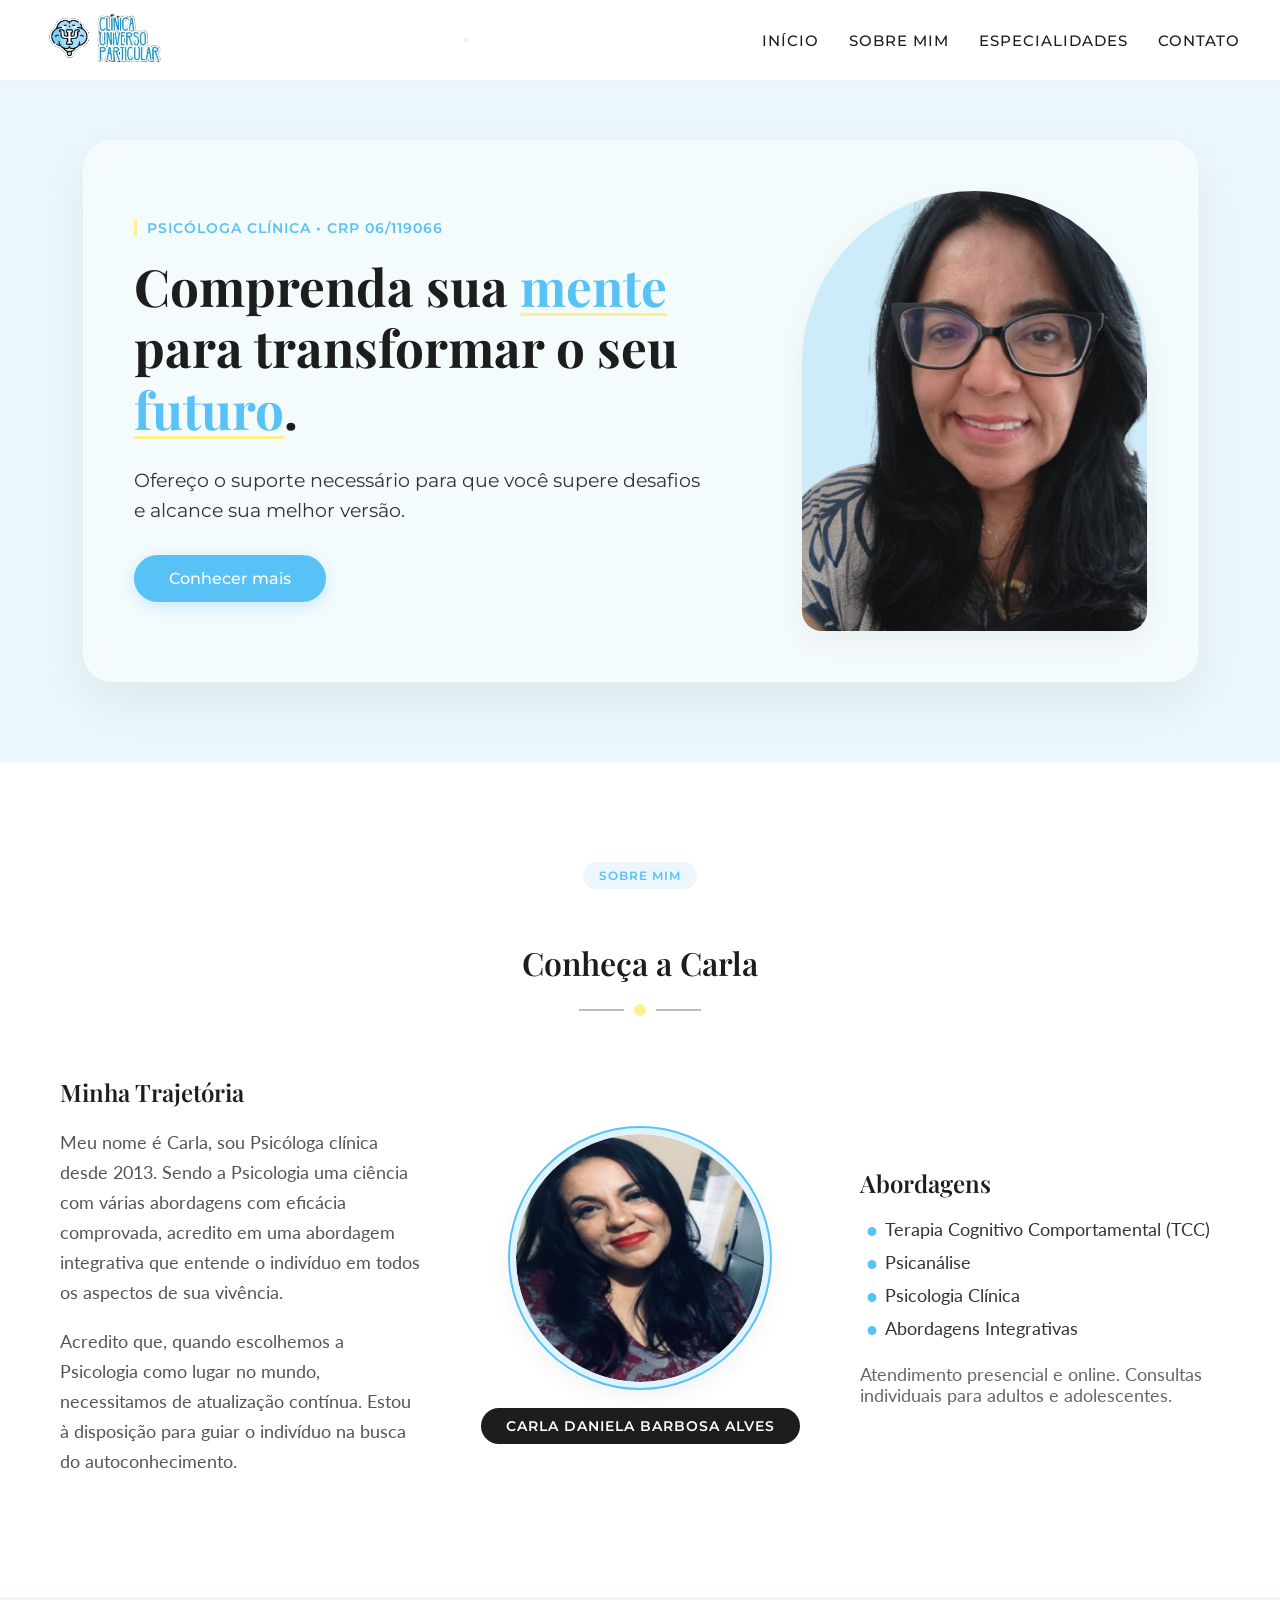
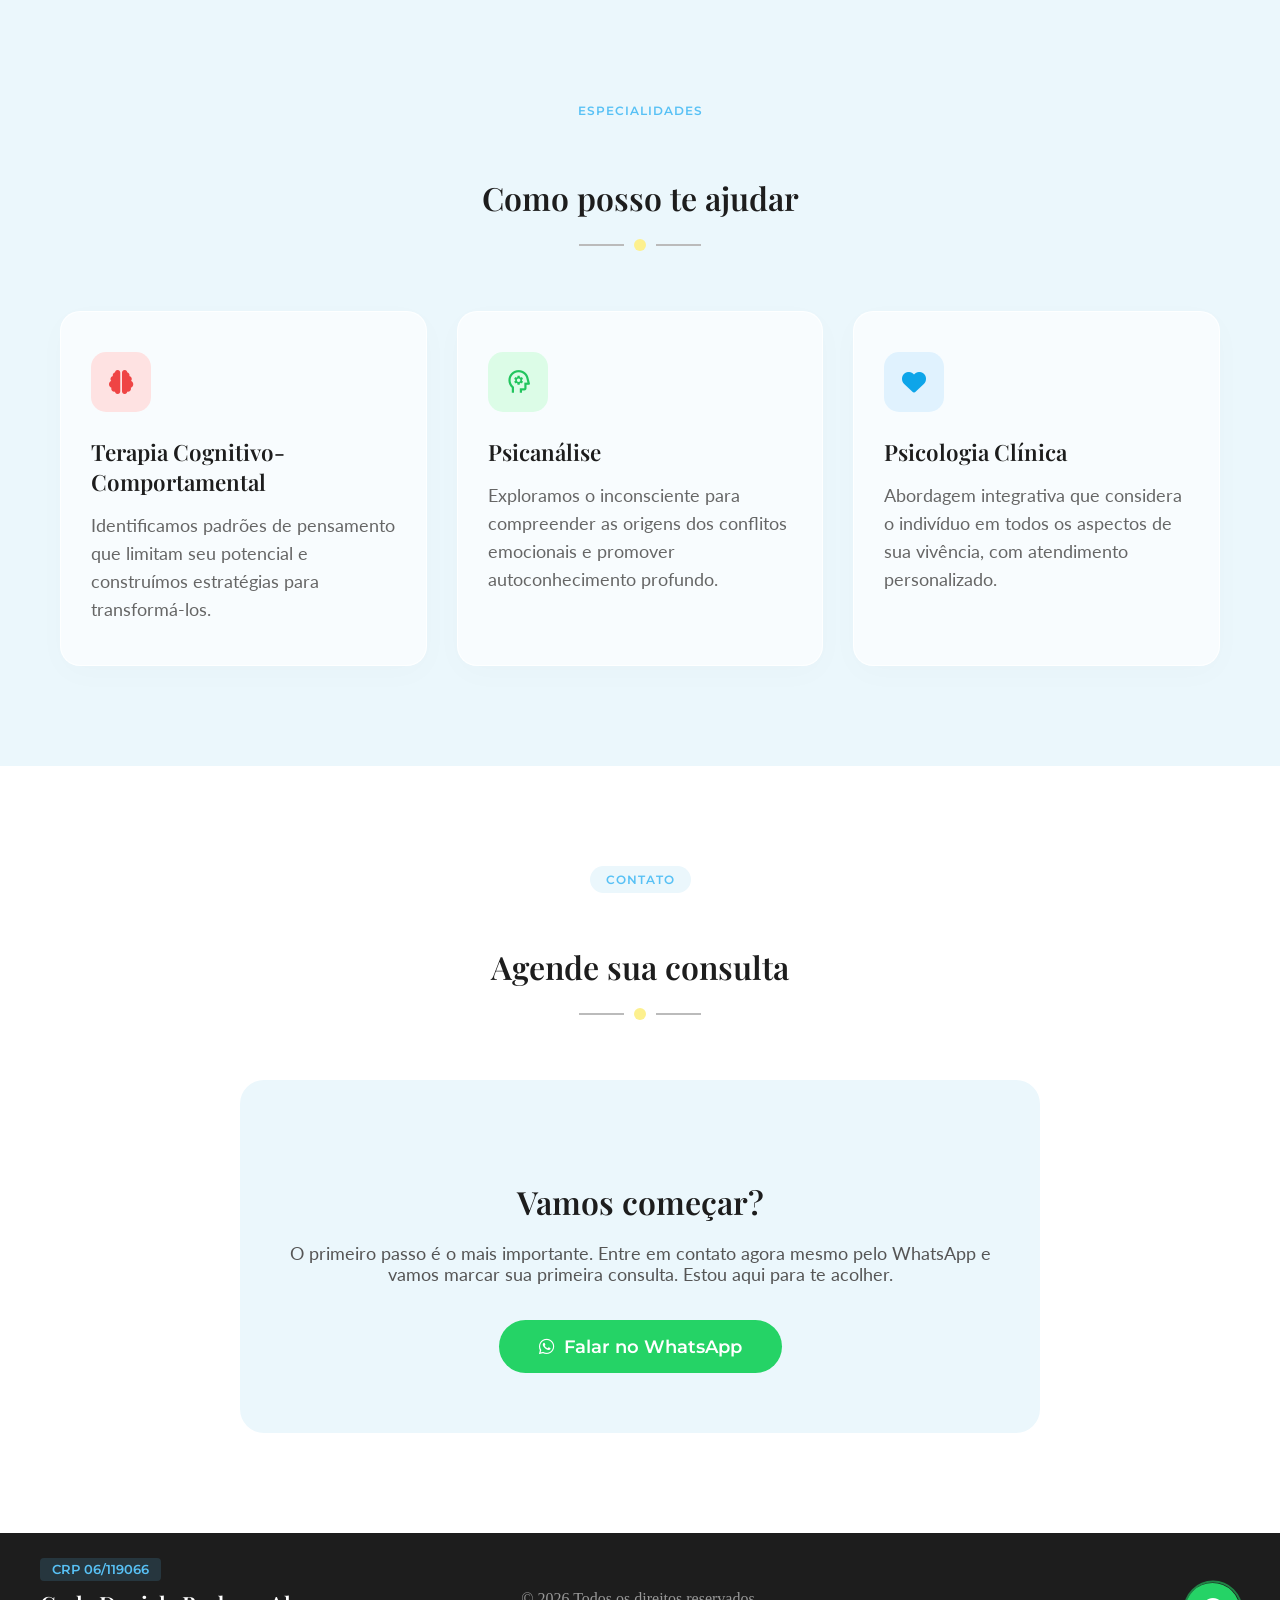
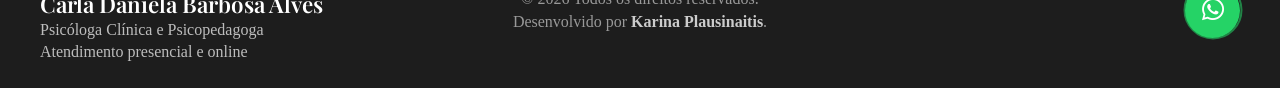
==== commit 24da063d: "Update index.html" ====
--- a/psicologa/index.html
+++ b/psicologa/index.html
@@ -164,7 +164,7 @@
         <div class="container footer-container">
             <div class="footer-left">
                 <div class="footer-crp">CRP 06/119066</div>
-                <div class="footer-name">Carla Daniela Barbosa</div>
+                <div class="footer-name">Carla Daniela Barbosa Alves</div>
                 <div class="footer-sub">Psicóloga Clínica e Psicopedagoga<br>Atendimento presencial e online</div>
             </div>
             <div class="footer-center">
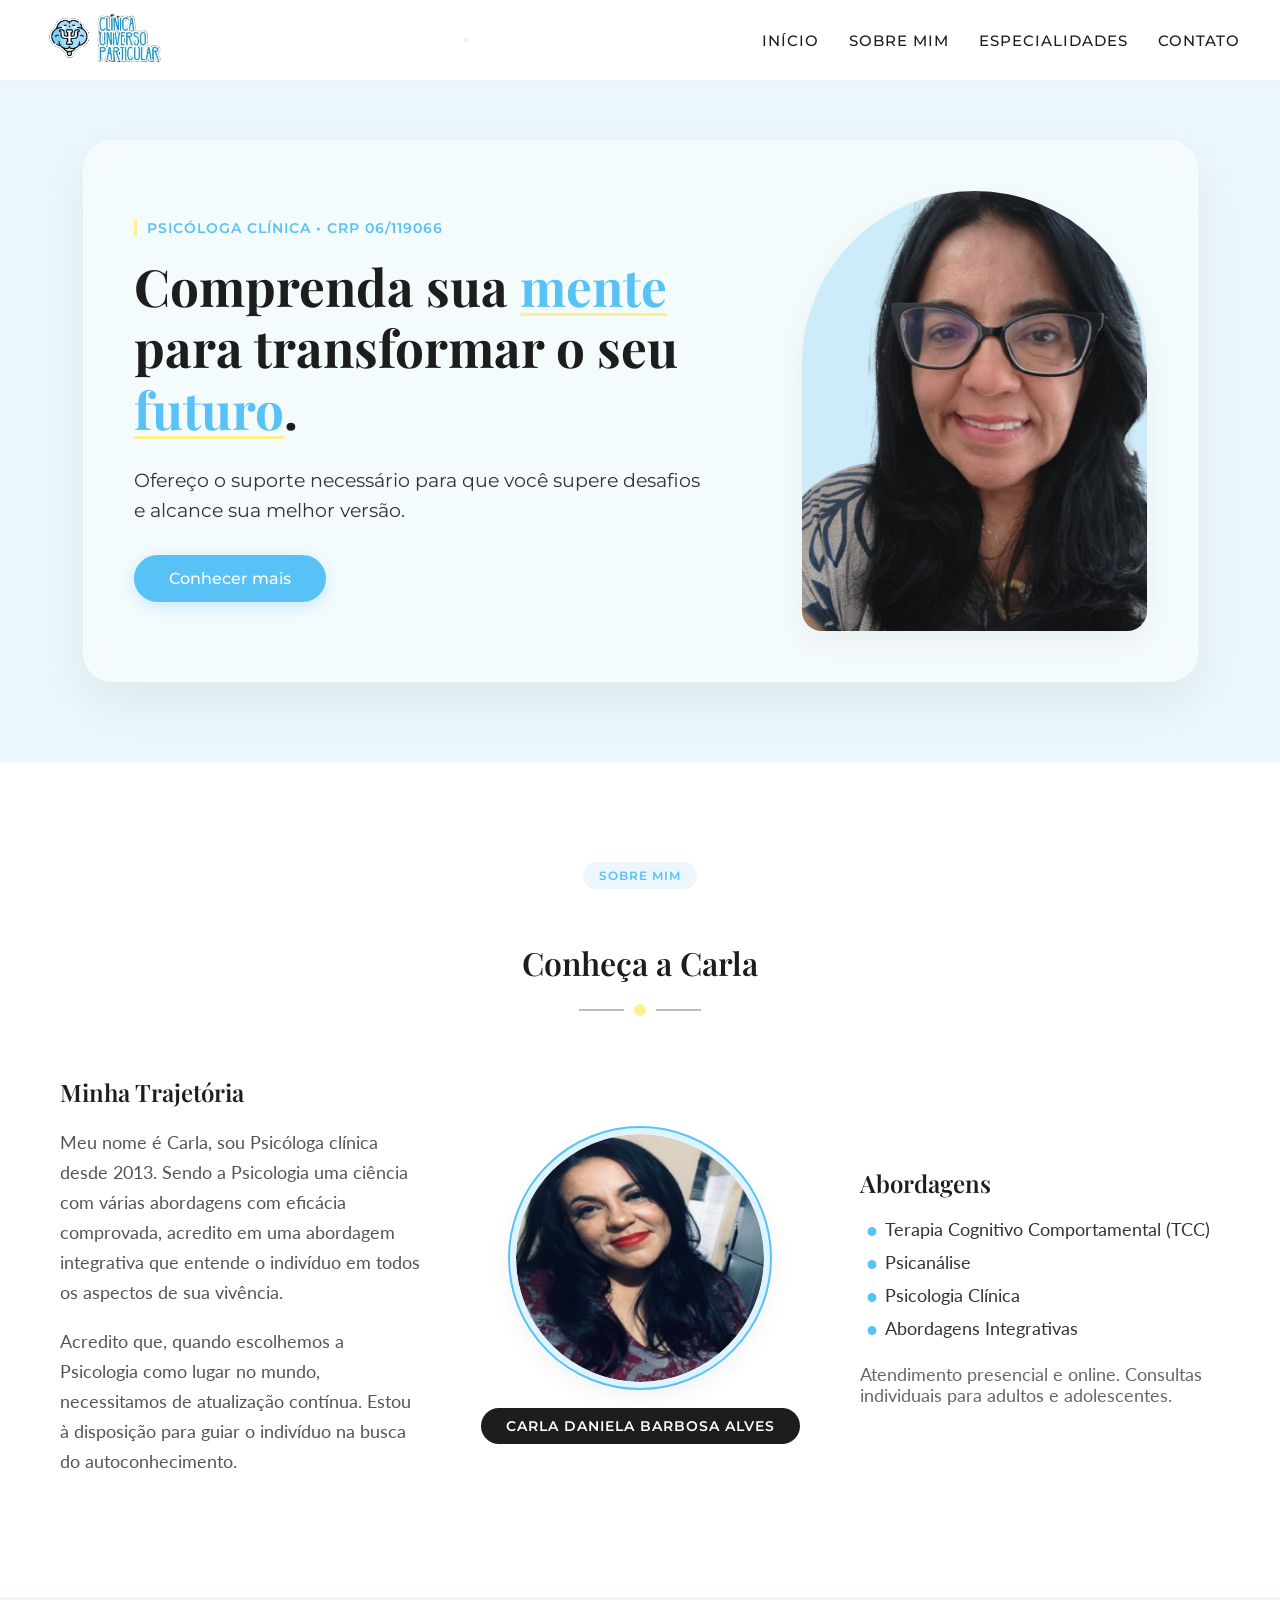
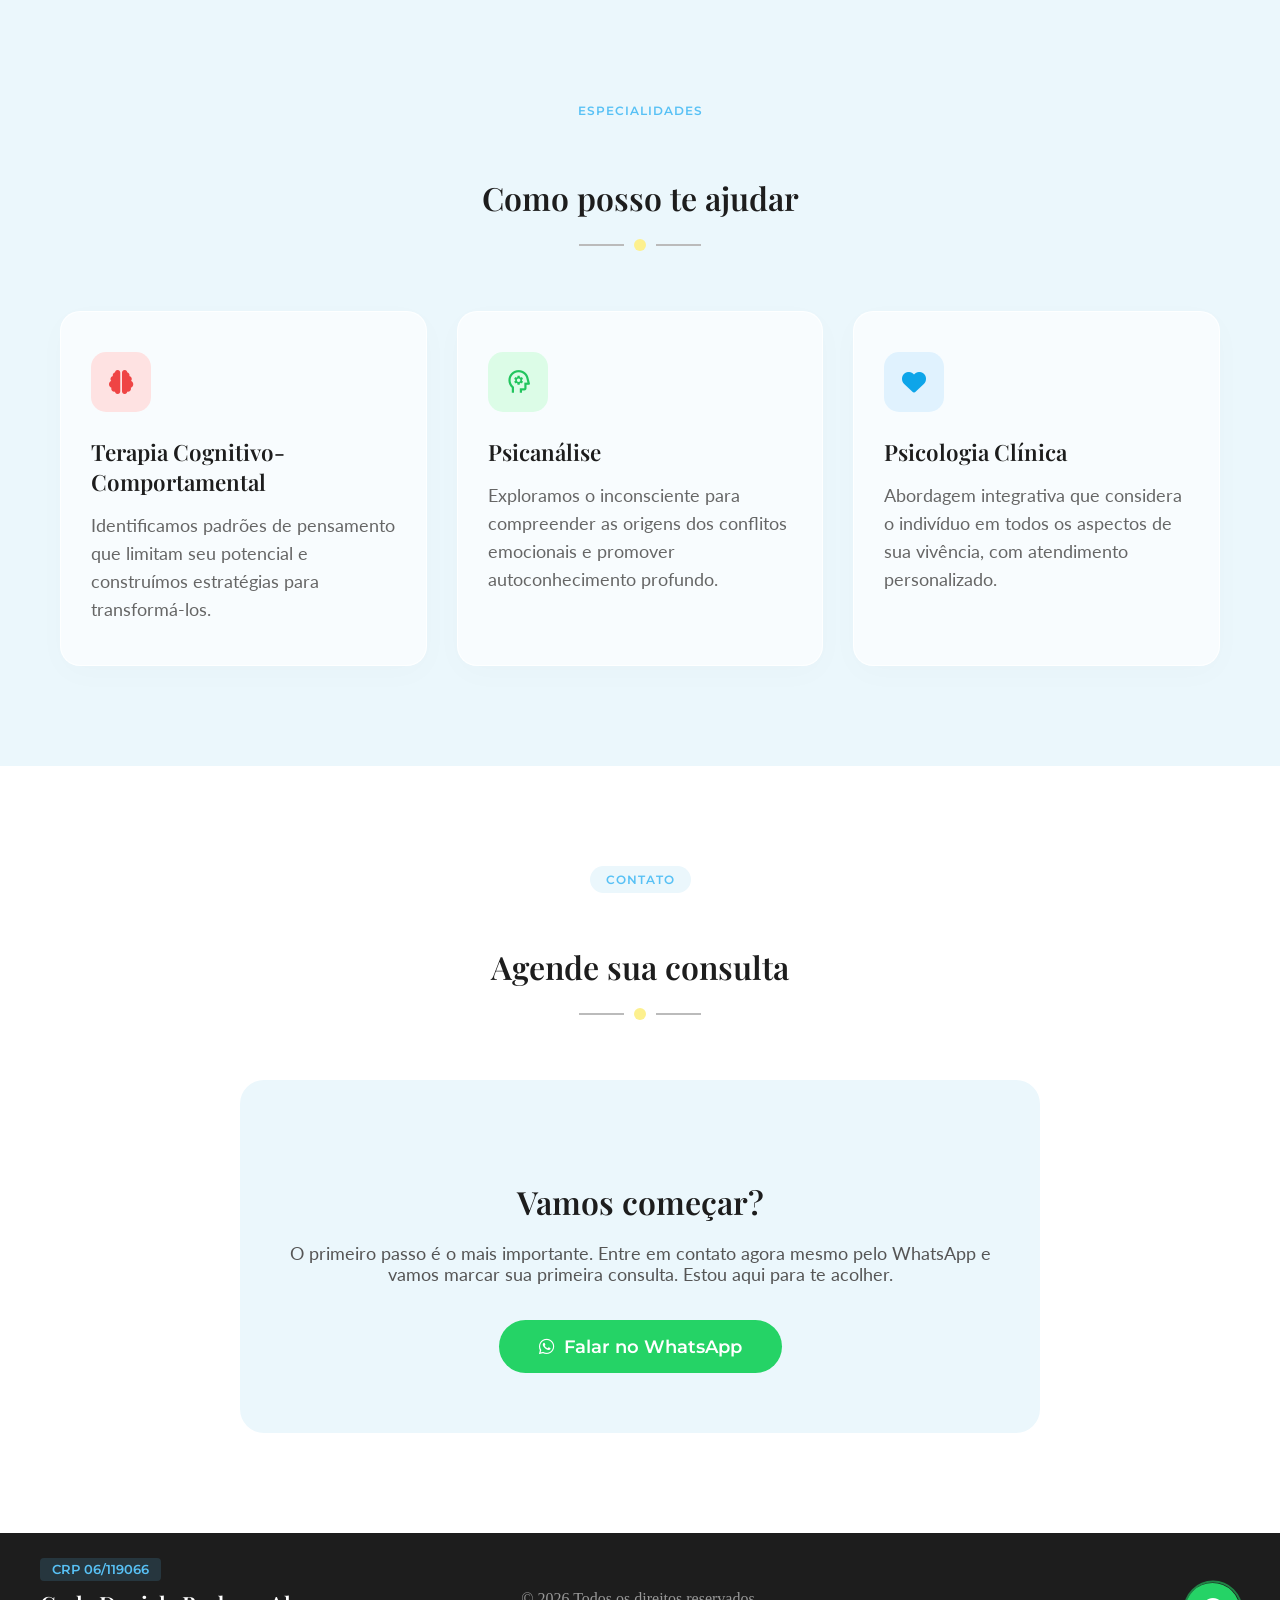
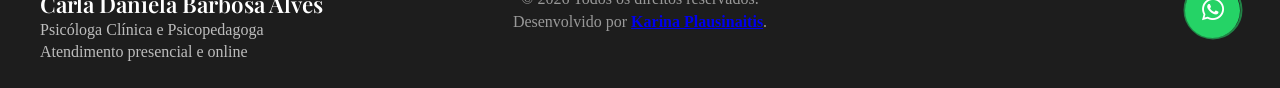
==== commit c66181bd: "Update index.html" ====
--- a/psicologa/index.html
+++ b/psicologa/index.html
@@ -169,7 +169,7 @@
             </div>
             <div class="footer-center">
                 <p>&copy; 2026 Todos os direitos reservados.</p>
-                <p class="dev-by">Desenvolvido por <strong>Karina Plausinaitis</strong>.</p>
+                <p class="dev-by">Desenvolvido por <strong><a href="https://github.com/kaps1024" target="_blank" rel="noopener noreferrer">Karina Plausinaitis</a></strong>.</p>
             </div>
             <div class="footer-right">
                 <a href="https://wa.me/5511939178174" target="_blank" class="footer-whatsapp-float animated-pulse-footer">
--- a/psicologa/styles.css
+++ b/psicologa/styles.css
@@ -18,12 +18,20 @@
 
 html {
     scroll-behavior: smooth;
+    width: 100%;
+    max-width: 100vw;
 }
 
 body {
     background-color: #fafbfe;
     color: var(--text);
+    width: 100%;
+    max-width: 100vw;
     overflow-x: hidden;
+}
+
+.hero-section, .sobre-section, .especialidades-section, .contato-section {
+    overflow: hidden;
 }
 
 .container {
@@ -868,7 +876,6 @@
         align-items: center;
         justify-content: center;
         gap: 15px;
-
         height: auto;
         min-height: auto;
         max-height: none;
@@ -883,7 +890,6 @@
     }
 
     .footer p,
-    .footer span,
     .footer div,
     .footer a {
         margin: 0 auto;
@@ -893,6 +899,17 @@
         position: static;
     }
 
+    .footer-center .dev-by,
+    .footer-center p {
+        display: block !important;
+        white-space: nowrap !important; 
+    }
+
+    .footer-center .dev-by strong,
+    .footer-center .dev-by span {
+        display: inline !important;
+    }
+
     .footer-center {
         position: static;
         transform: none;
@@ -907,4 +924,4 @@
     .footer-right {
         display: none;
     }
-}+}
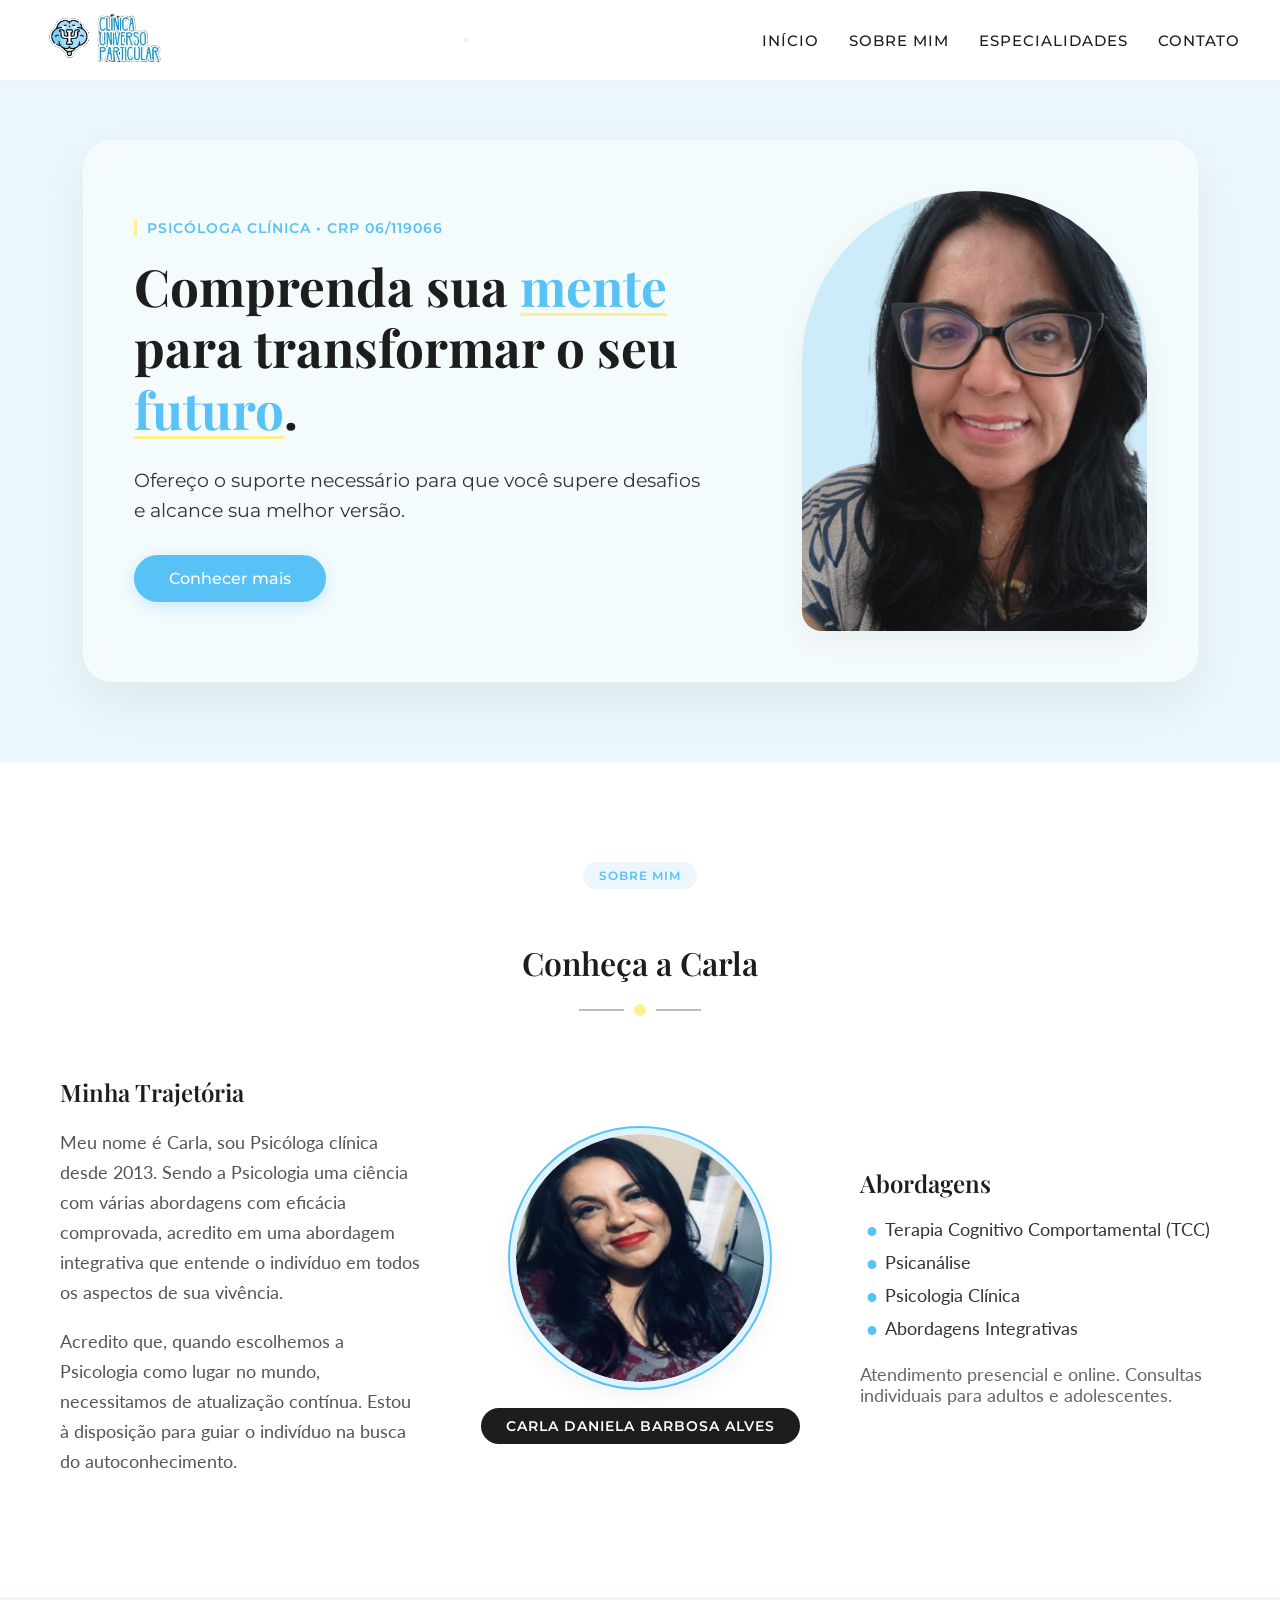
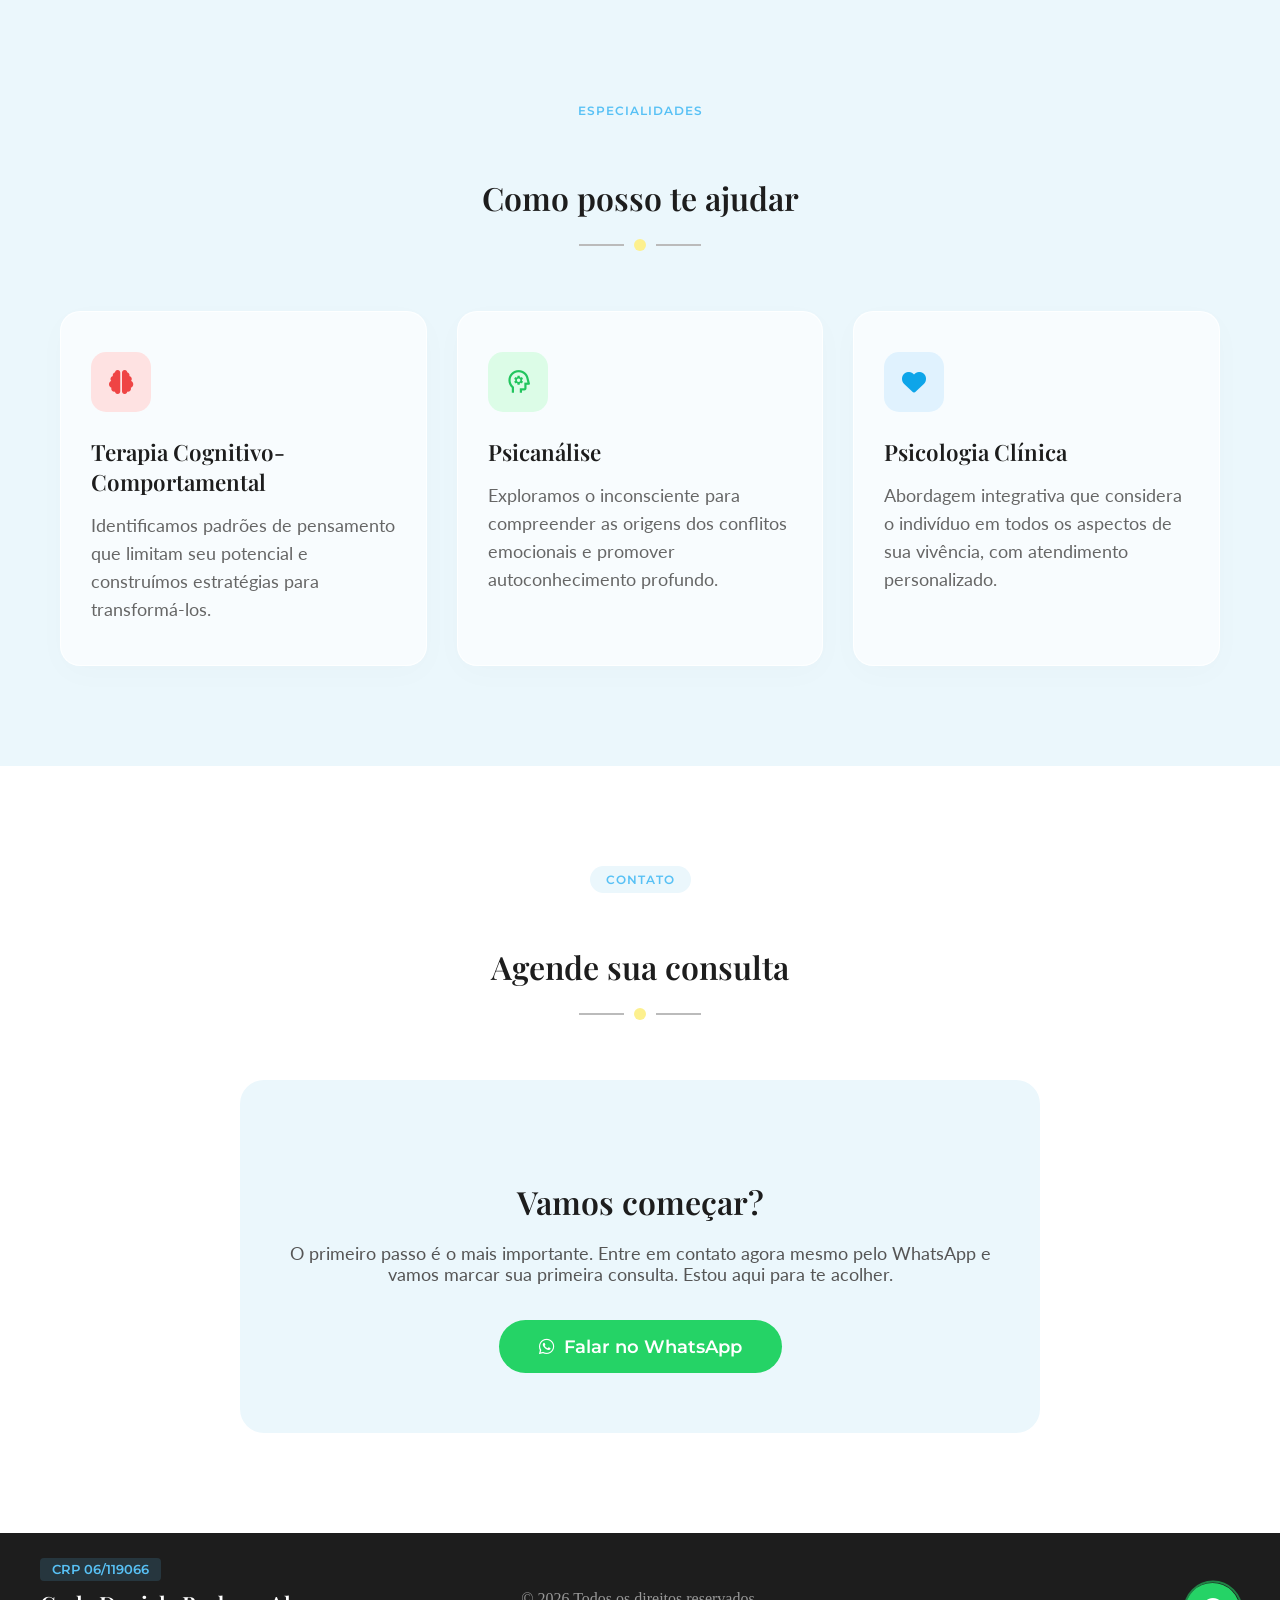
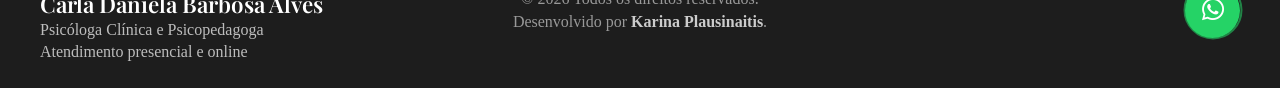
==== commit 1d13345b: "Update index.html" ====
--- a/psicologa/index.html
+++ b/psicologa/index.html
@@ -169,7 +169,7 @@
             </div>
             <div class="footer-center">
                 <p>&copy; 2026 Todos os direitos reservados.</p>
-                <p class="dev-by">Desenvolvido por <strong><a href="https://github.com/kaps1024" target="_blank" rel="noopener noreferrer">Karina Plausinaitis</a></strong>.</p>
+                <p class="dev-by">Desenvolvido por <strong><a href="https://github.com/kaps1024/Front-end-Portfolio" target="_blank" rel="noopener noreferrer">Karina Plausinaitis</a></strong>.</p>
             </div>
             <div class="footer-right">
                 <a href="https://wa.me/5511939178174" target="_blank" class="footer-whatsapp-float animated-pulse-footer">
--- a/psicologa/styles.css
+++ b/psicologa/styles.css
@@ -483,6 +483,12 @@
     background-color: var(--color-menu);
     color: #999;
     padding: 25px 0;
+}
+
+.footer-center .dev-by a {
+    color: inherit;
+    text-decoration: none;
+    display: inline !important;
 }
 
 .footer-container {
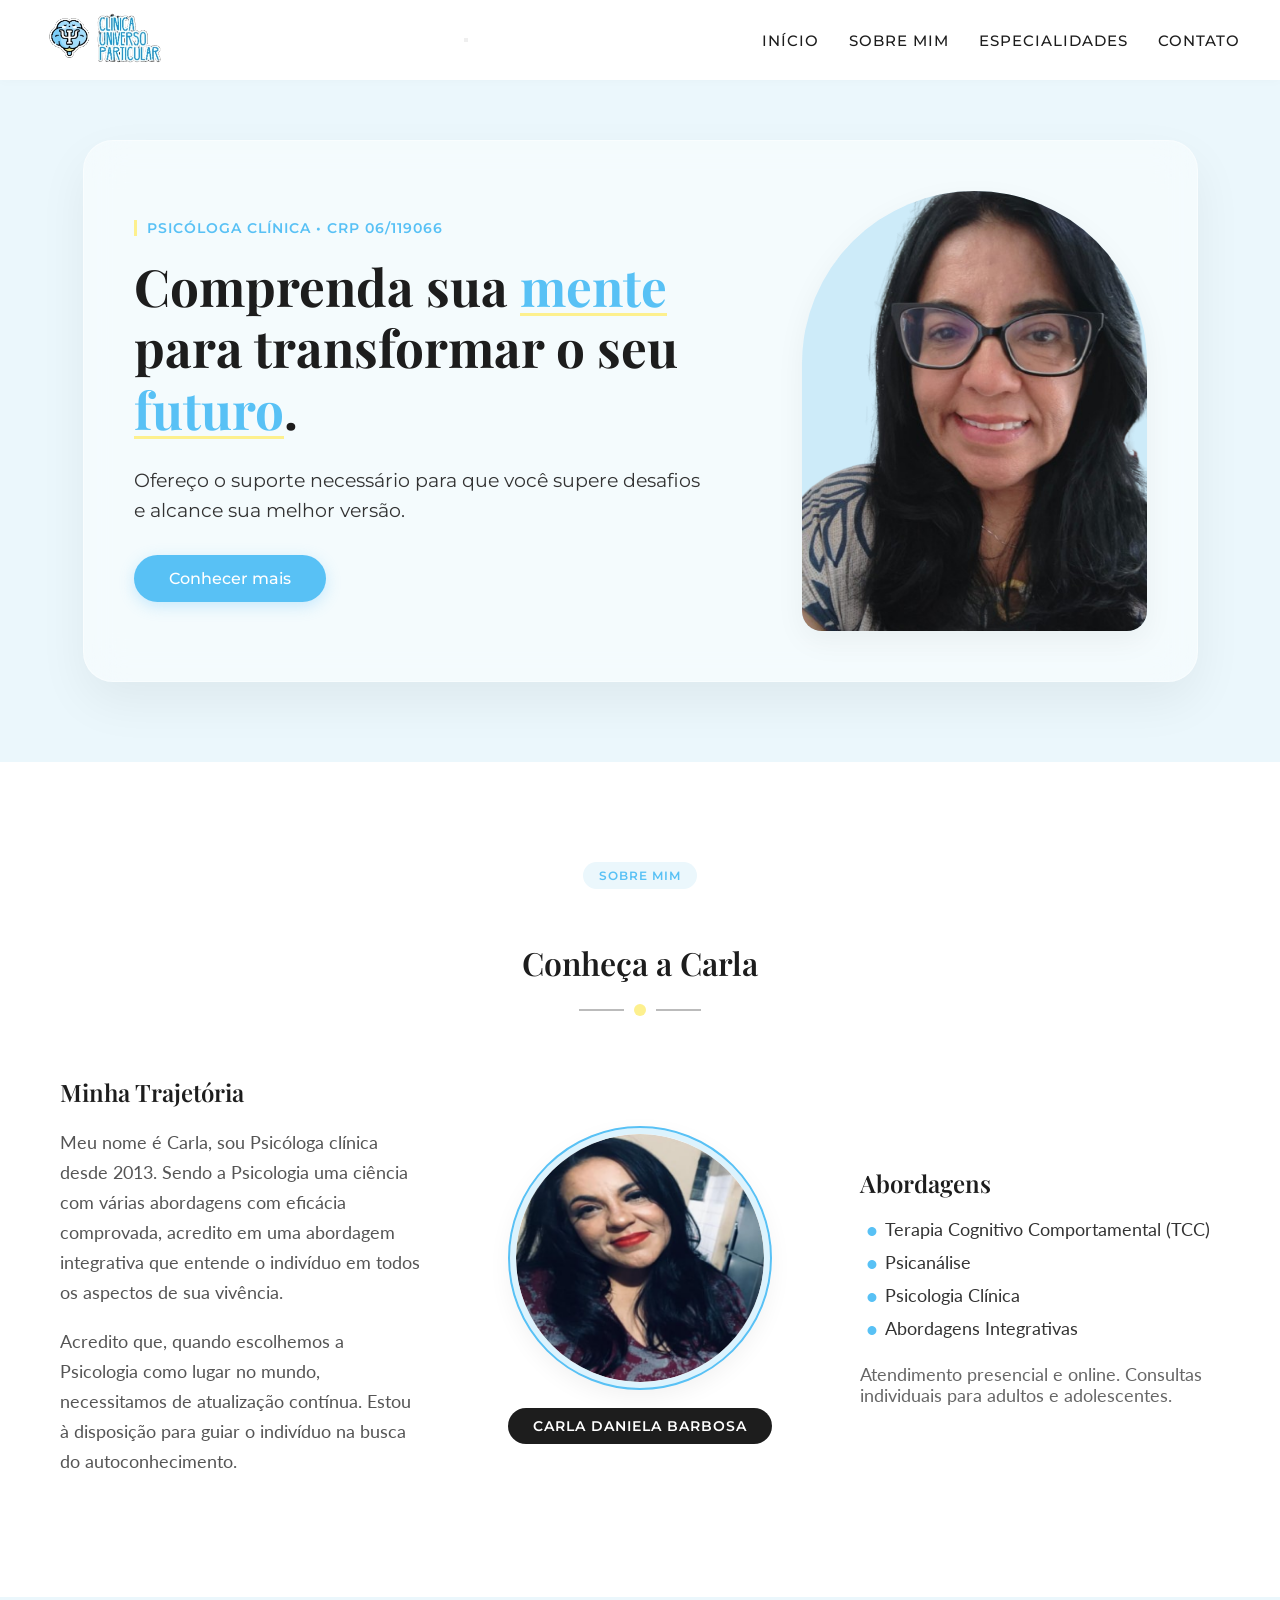
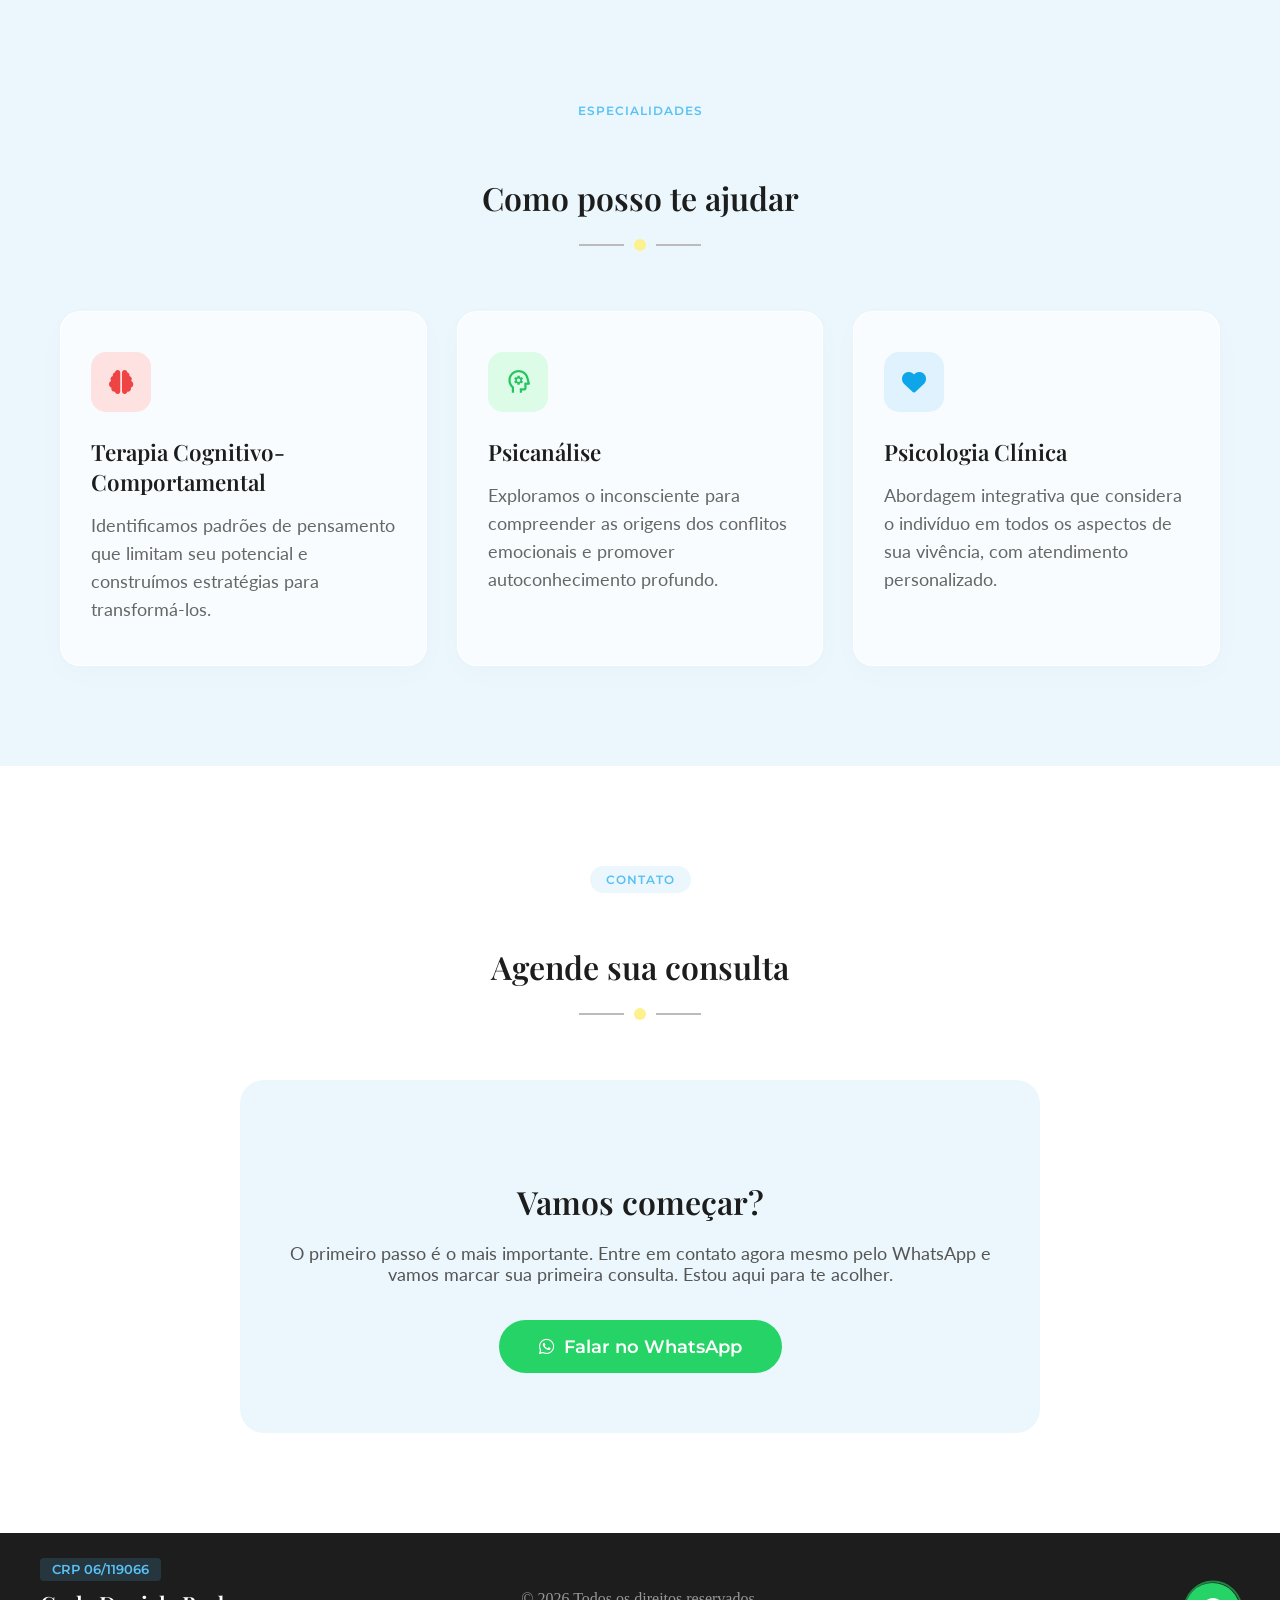
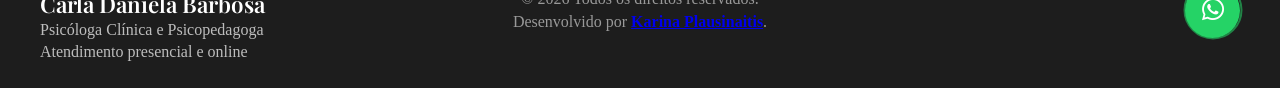
==== commit efbf0451: "Update index.html" ====
--- a/psicologa/index.html
+++ b/psicologa/index.html
@@ -3,19 +3,19 @@
 <head>
     <meta charset="UTF-8">
     <meta name="viewport" content="width=device-width, initial-scale=1.0">
-    <title>Carla Daniela Barbosa Alves | Psicóloga</title>
+    <title>Carla Daniela Barbosa | Psicóloga</title>
 
     <link rel="icon" type="image/png" href="images/favicon.png">
 
     <meta name="description" content="Psicóloga clínica e Psicopedagoga Carla Daniela Barbosa (CRP 06/119066). Atendimento presencial e online para adultos e adolescentes. Agende sua consulta de TCC e Psicanálise.">
-    <meta name="keywords" content="psicóloga, psicologia clínica, psicopedagoga, terapia online, TCC, psicanálise, Carla Daniela Barbosa Alves, psicóloga em São Paulo">
+    <meta name="keywords" content="psicóloga, psicologia clínica, psicopedagoga, terapia online, TCC, psicanálise, Carla Daniela Barbosa, psicóloga em São Paulo">
     <meta name="robots" content="index, follow">
     <link rel="canonical" href="https://carladanielapsicologa.vercel.app/">
     <meta name="google-site-verification" content="TIVOh4N0YgHanCF1MAAbk7wuNIlLWjrm0KDmSQHg5Ns" />
 
     <meta property="og:type" content="website">
     <meta property="og:url" content="https://carladanielapsicologa.vercel.app/">
-    <meta property="og:title" content="Carla Daniela Barbosa Alves | Psicóloga Clínica">
+    <meta property="og:title" content="Carla Daniela Barbosa | Psicóloga Clínica">
     <meta property="og:description" content="Compreenda sua mente para transformar o seu futuro. Atendimento presencial e online.">
     <meta property="og:image" content="https://carladanielapsicologa.vercel.app/images/preview-whats.png"> 
     <meta property="og:image:width" content="1200">
@@ -89,7 +89,7 @@
                     <div class="foto-perfil-wrapper">
                         <img src="images/psi-middle-circle.png" alt="Carla Daniela Barbosa">
                     </div>
-                    <div class="nome-tag">CARLA DANIELA BARBOSA ALVES</div>
+                    <div class="nome-tag">CARLA DANIELA BARBOSA</div>
                 </div>
 
                 <div class="sobre-col abordagens reveal-right">
@@ -164,7 +164,7 @@
         <div class="container footer-container">
             <div class="footer-left">
                 <div class="footer-crp">CRP 06/119066</div>
-                <div class="footer-name">Carla Daniela Barbosa Alves</div>
+                <div class="footer-name">Carla Daniela Barbosa</div>
                 <div class="footer-sub">Psicóloga Clínica e Psicopedagoga<br>Atendimento presencial e online</div>
             </div>
             <div class="footer-center">
--- a/psicologa/styles.css
+++ b/psicologa/styles.css
@@ -485,12 +485,6 @@
     padding: 25px 0;
 }
 
-.footer-center .dev-by a {
-    color: inherit;
-    text-decoration: none;
-    display: inline !important;
-}
-
 .footer-container {
     position: relative;
 
@@ -691,8 +685,8 @@
         margin-bottom: 15px !important;
     }
 
-    .hero-content p {
-        font-size: 1.1rem !important;
+    .hero-content h2 {
+        font-size: 0.9rem !important;
         line-height: 1.5 !important;
         margin-bottom: 25px !important;
         max-width: 100% !important;
@@ -882,6 +876,7 @@
         align-items: center;
         justify-content: center;
         gap: 15px;
+
         height: auto;
         min-height: auto;
         max-height: none;
@@ -896,6 +891,7 @@
     }
 
     .footer p,
+    .footer span,
     .footer div,
     .footer a {
         margin: 0 auto;
@@ -904,16 +900,16 @@
         line-height: 1.5;
         position: static;
     }
-
-    .footer-center .dev-by,
+    
     .footer-center p {
-        display: block !important;
-        white-space: nowrap !important; 
-    }
-
-    .footer-center .dev-by strong,
-    .footer-center .dev-by span {
+        display: inline-block !important;
+        width: 100%;
+    }
+
+    .footer-center p strong, 
+    .footer-center p span {
         display: inline !important;
+        white-space: nowrap !important;
     }
 
     .footer-center {
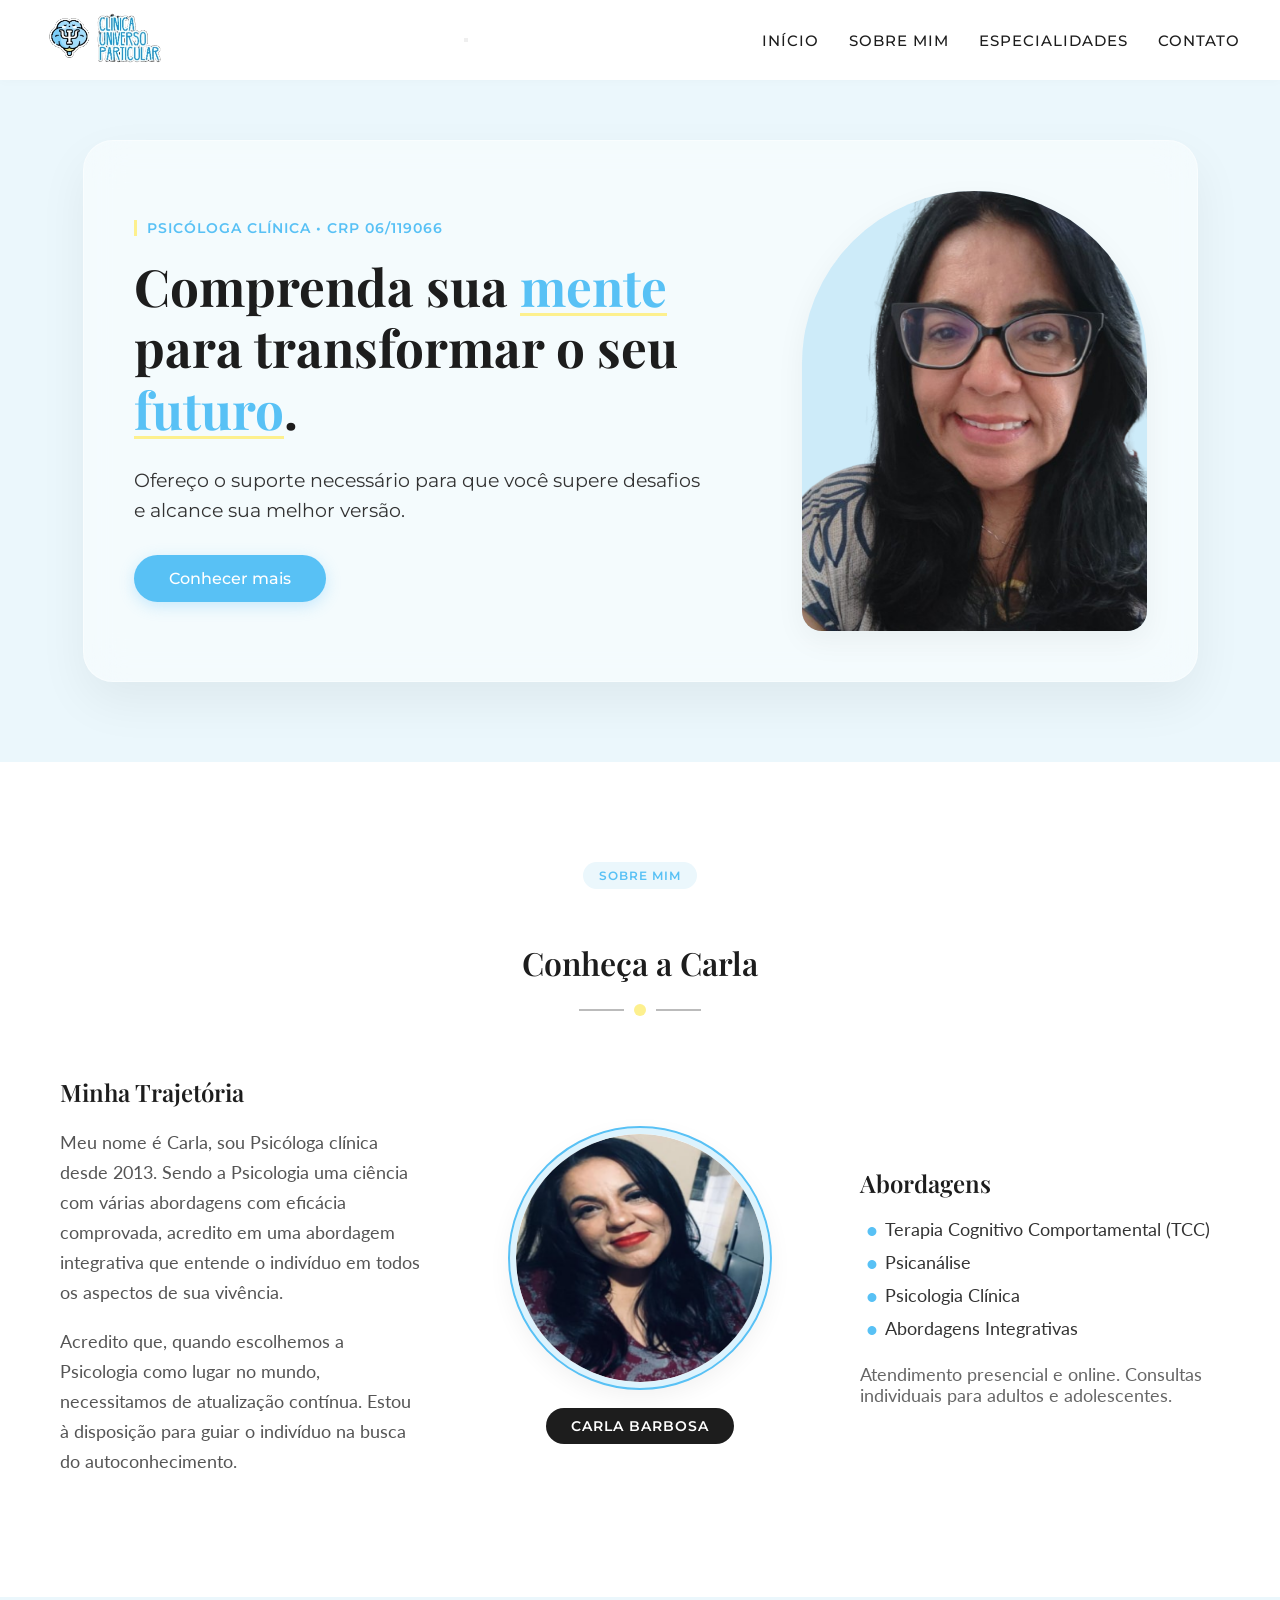
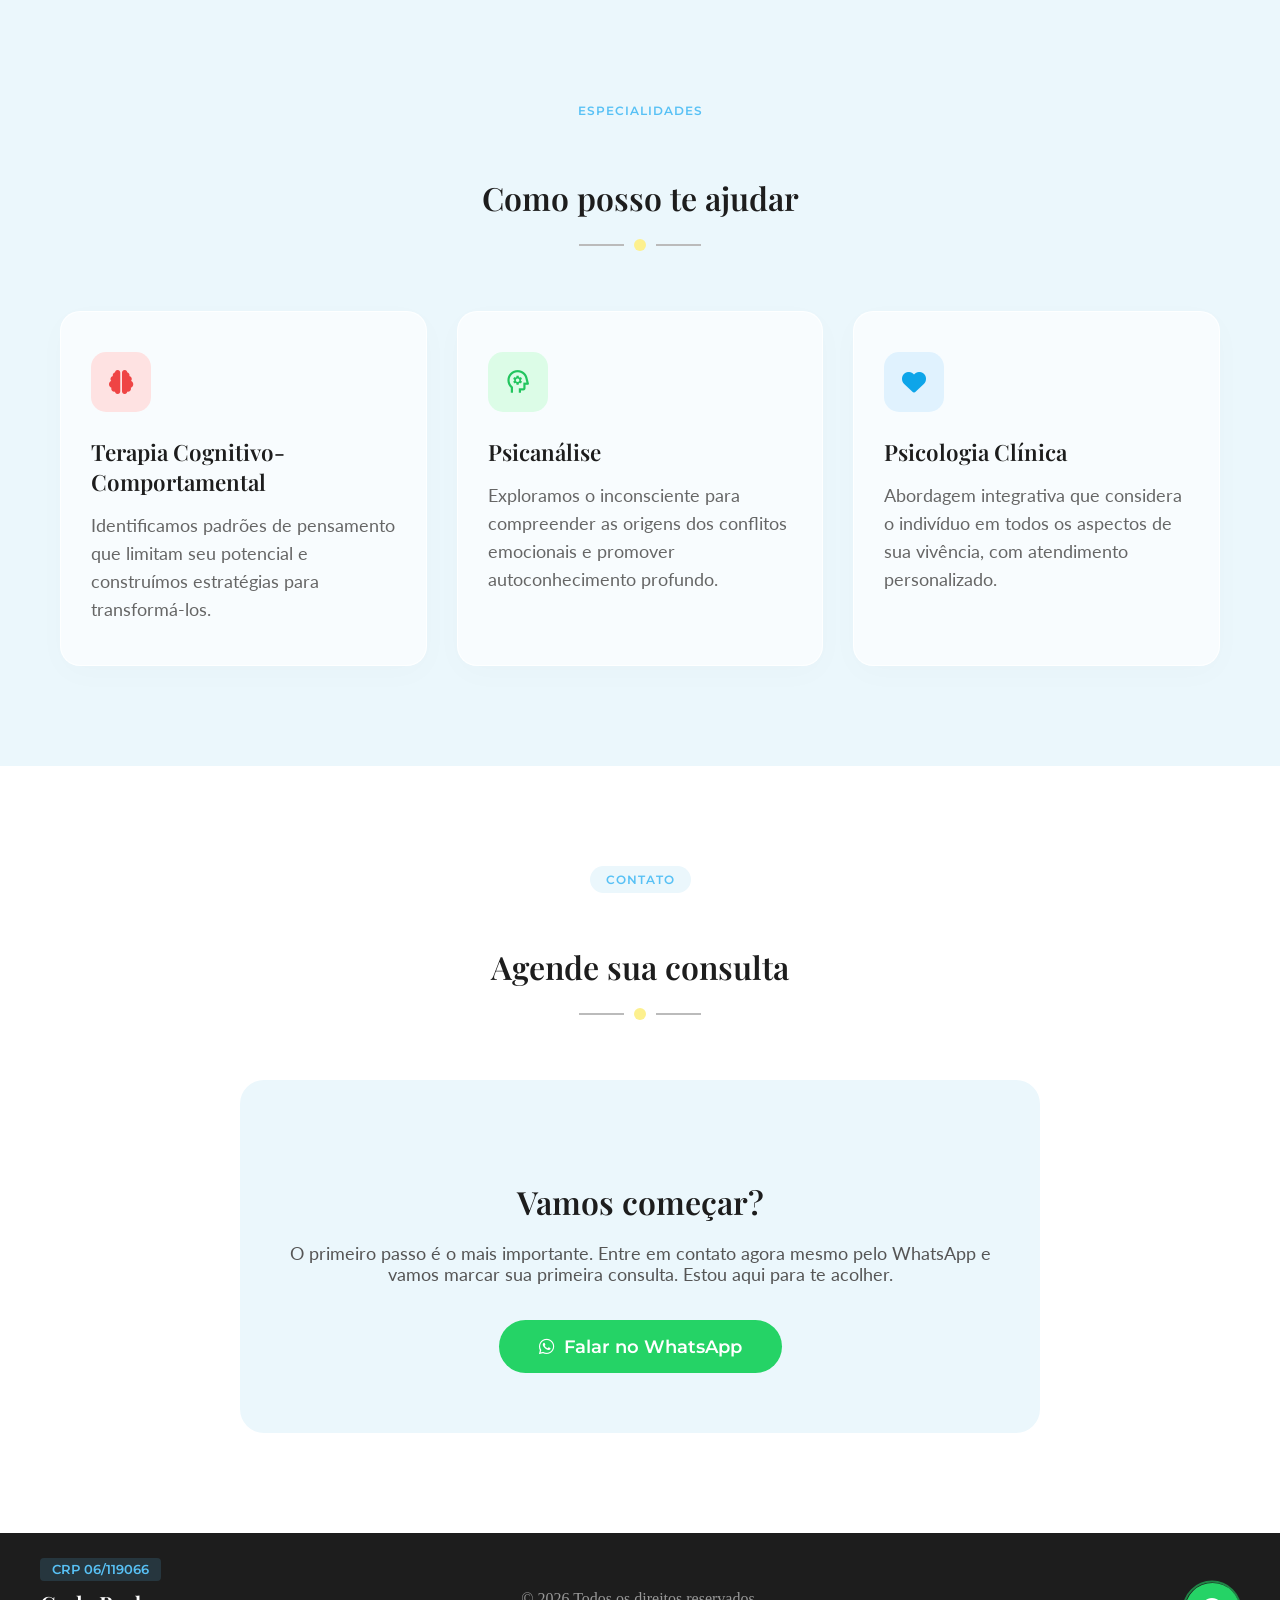
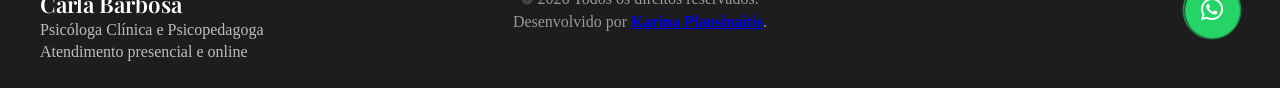
==== commit b2fd97cd: "Update index.html" ====
--- a/psicologa/index.html
+++ b/psicologa/index.html
@@ -3,19 +3,19 @@
 <head>
     <meta charset="UTF-8">
     <meta name="viewport" content="width=device-width, initial-scale=1.0">
-    <title>Carla Daniela Barbosa | Psicóloga</title>
+    <title>Carla Barbosa | Psicóloga</title>
 
     <link rel="icon" type="image/png" href="images/favicon.png">
 
-    <meta name="description" content="Psicóloga clínica e Psicopedagoga Carla Daniela Barbosa (CRP 06/119066). Atendimento presencial e online para adultos e adolescentes. Agende sua consulta de TCC e Psicanálise.">
-    <meta name="keywords" content="psicóloga, psicologia clínica, psicopedagoga, terapia online, TCC, psicanálise, Carla Daniela Barbosa, psicóloga em São Paulo">
+    <meta name="description" content="Psicóloga clínica e Psicopedagoga Carla Barbosa (CRP 06/119066). Atendimento presencial e online para adultos e adolescentes. Agende sua consulta de TCC e Psicanálise.">
+    <meta name="keywords" content="psicóloga, psicologia clínica, psicopedagoga, terapia online, TCC, psicanálise, Carla Barbosa, psicóloga em São Paulo">
     <meta name="robots" content="index, follow">
     <link rel="canonical" href="https://carladanielapsicologa.vercel.app/">
     <meta name="google-site-verification" content="TIVOh4N0YgHanCF1MAAbk7wuNIlLWjrm0KDmSQHg5Ns" />
 
     <meta property="og:type" content="website">
     <meta property="og:url" content="https://carladanielapsicologa.vercel.app/">
-    <meta property="og:title" content="Carla Daniela Barbosa | Psicóloga Clínica">
+    <meta property="og:title" content="Carla Barbosa | Psicóloga Clínica">
     <meta property="og:description" content="Compreenda sua mente para transformar o seu futuro. Atendimento presencial e online.">
     <meta property="og:image" content="https://carladanielapsicologa.vercel.app/images/preview-whats.png"> 
     <meta property="og:image:width" content="1200">
@@ -87,9 +87,9 @@
 
                 <div class="sobre-col foto-central reveal-up">
                     <div class="foto-perfil-wrapper">
-                        <img src="images/psi-middle-circle.png" alt="Carla Daniela Barbosa">
+                        <img src="images/psi-middle-circle.png" alt="Carla Barbosa">
                     </div>
-                    <div class="nome-tag">CARLA DANIELA BARBOSA</div>
+                    <div class="nome-tag">CARLA BARBOSA</div>
                 </div>
 
                 <div class="sobre-col abordagens reveal-right">
@@ -164,7 +164,7 @@
         <div class="container footer-container">
             <div class="footer-left">
                 <div class="footer-crp">CRP 06/119066</div>
-                <div class="footer-name">Carla Daniela Barbosa</div>
+                <div class="footer-name">Carla Barbosa</div>
                 <div class="footer-sub">Psicóloga Clínica e Psicopedagoga<br>Atendimento presencial e online</div>
             </div>
             <div class="footer-center">
